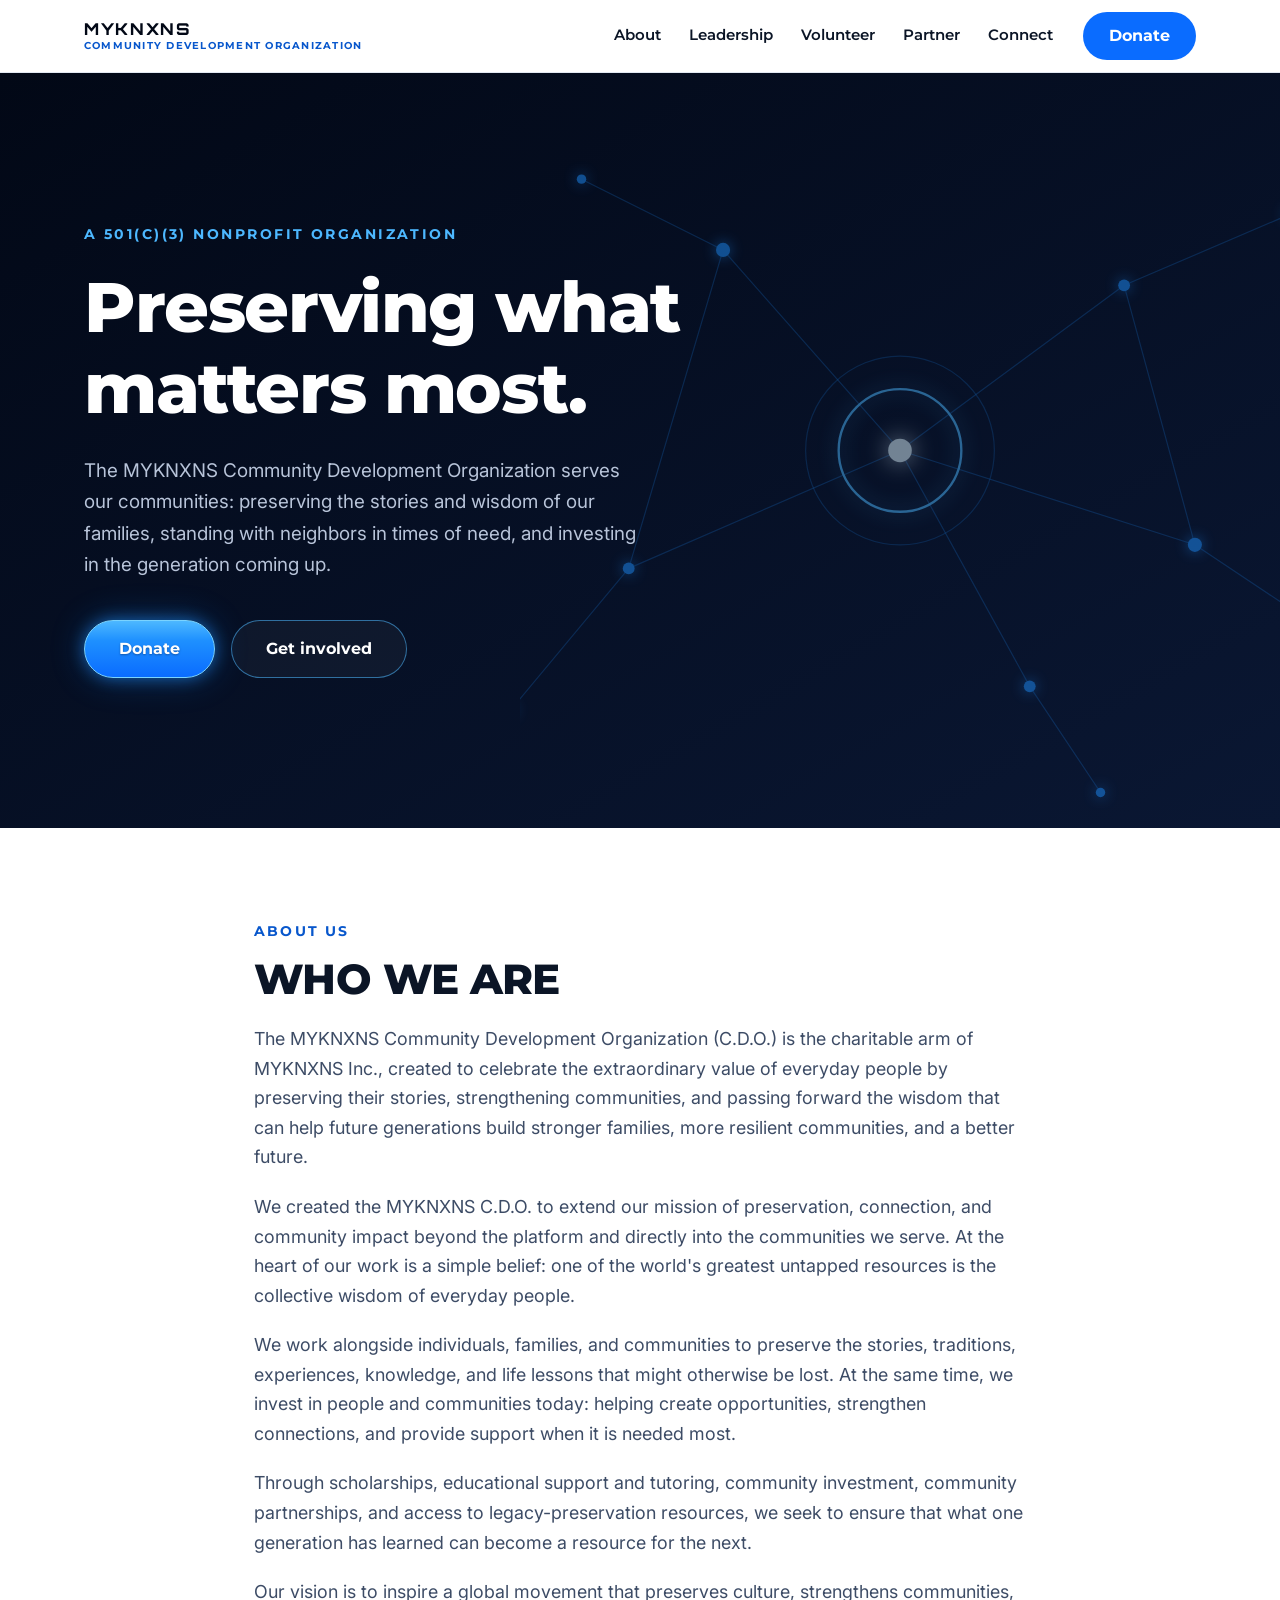
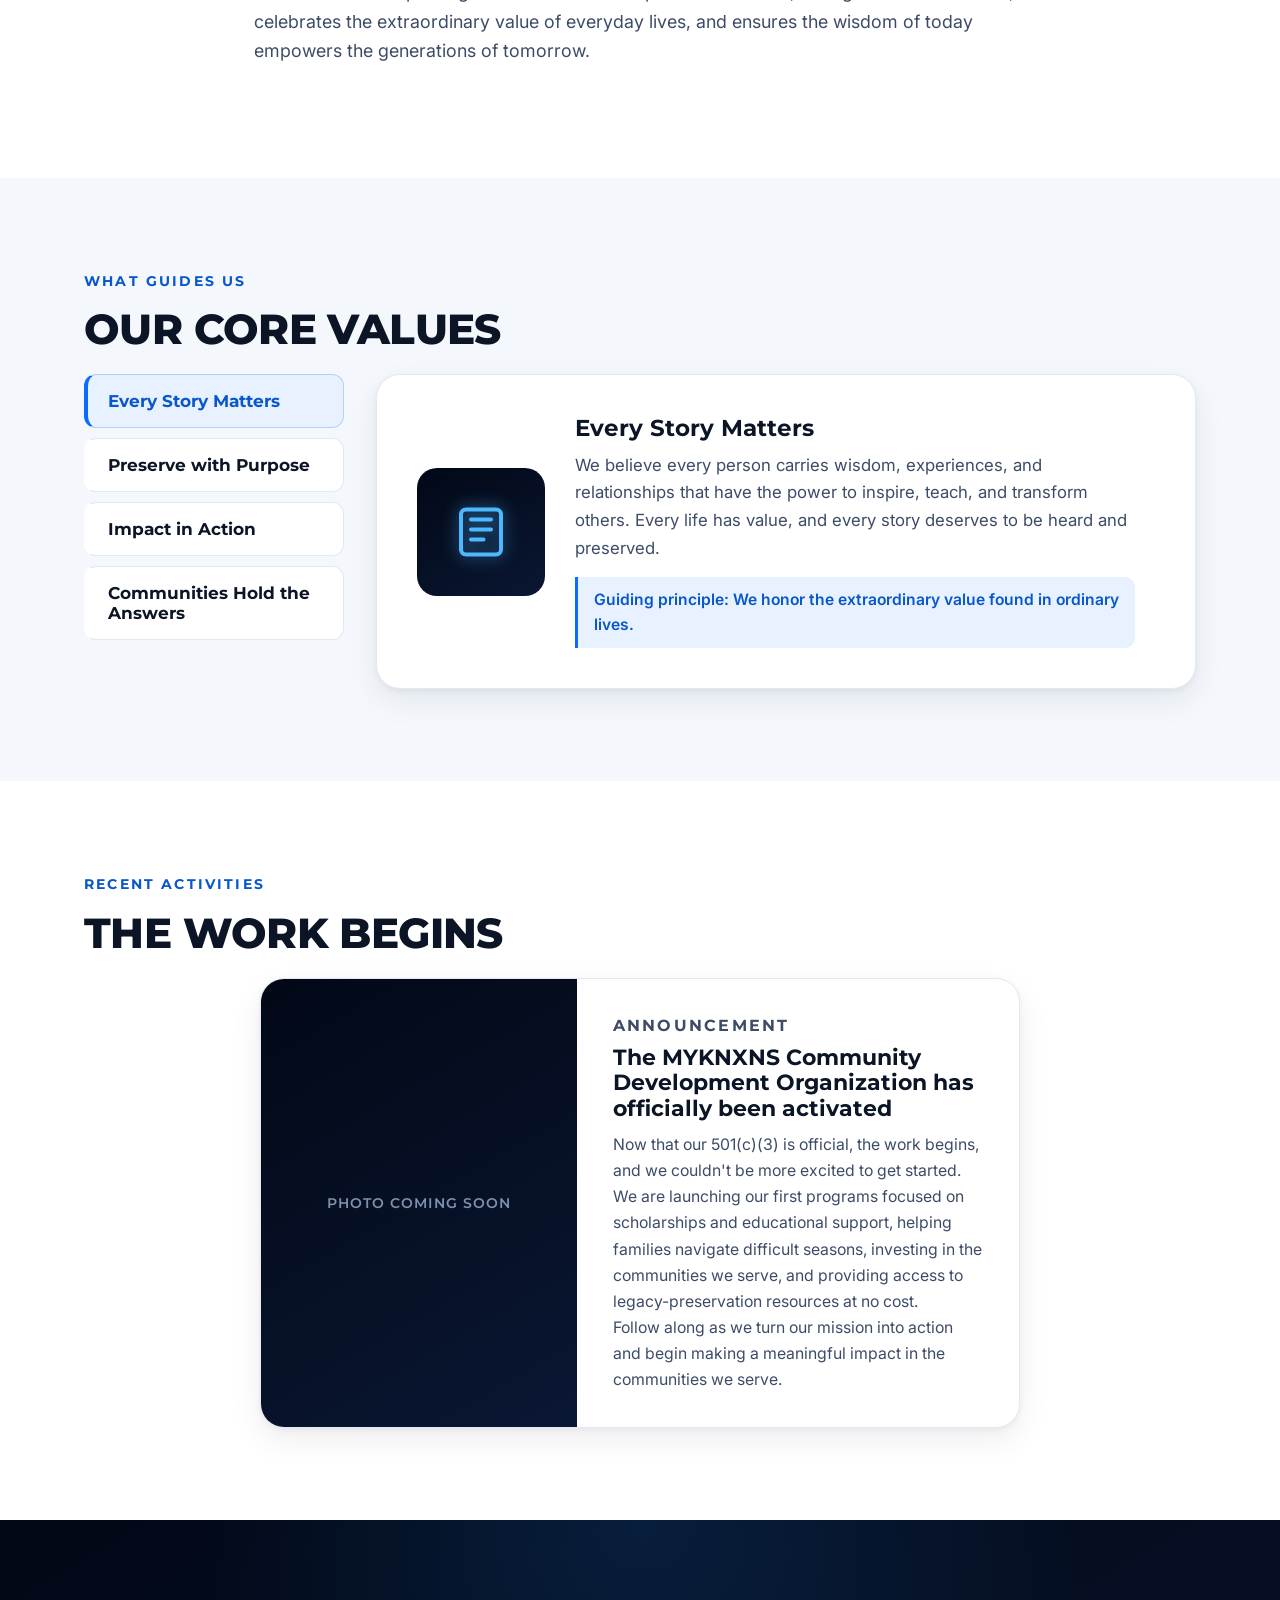
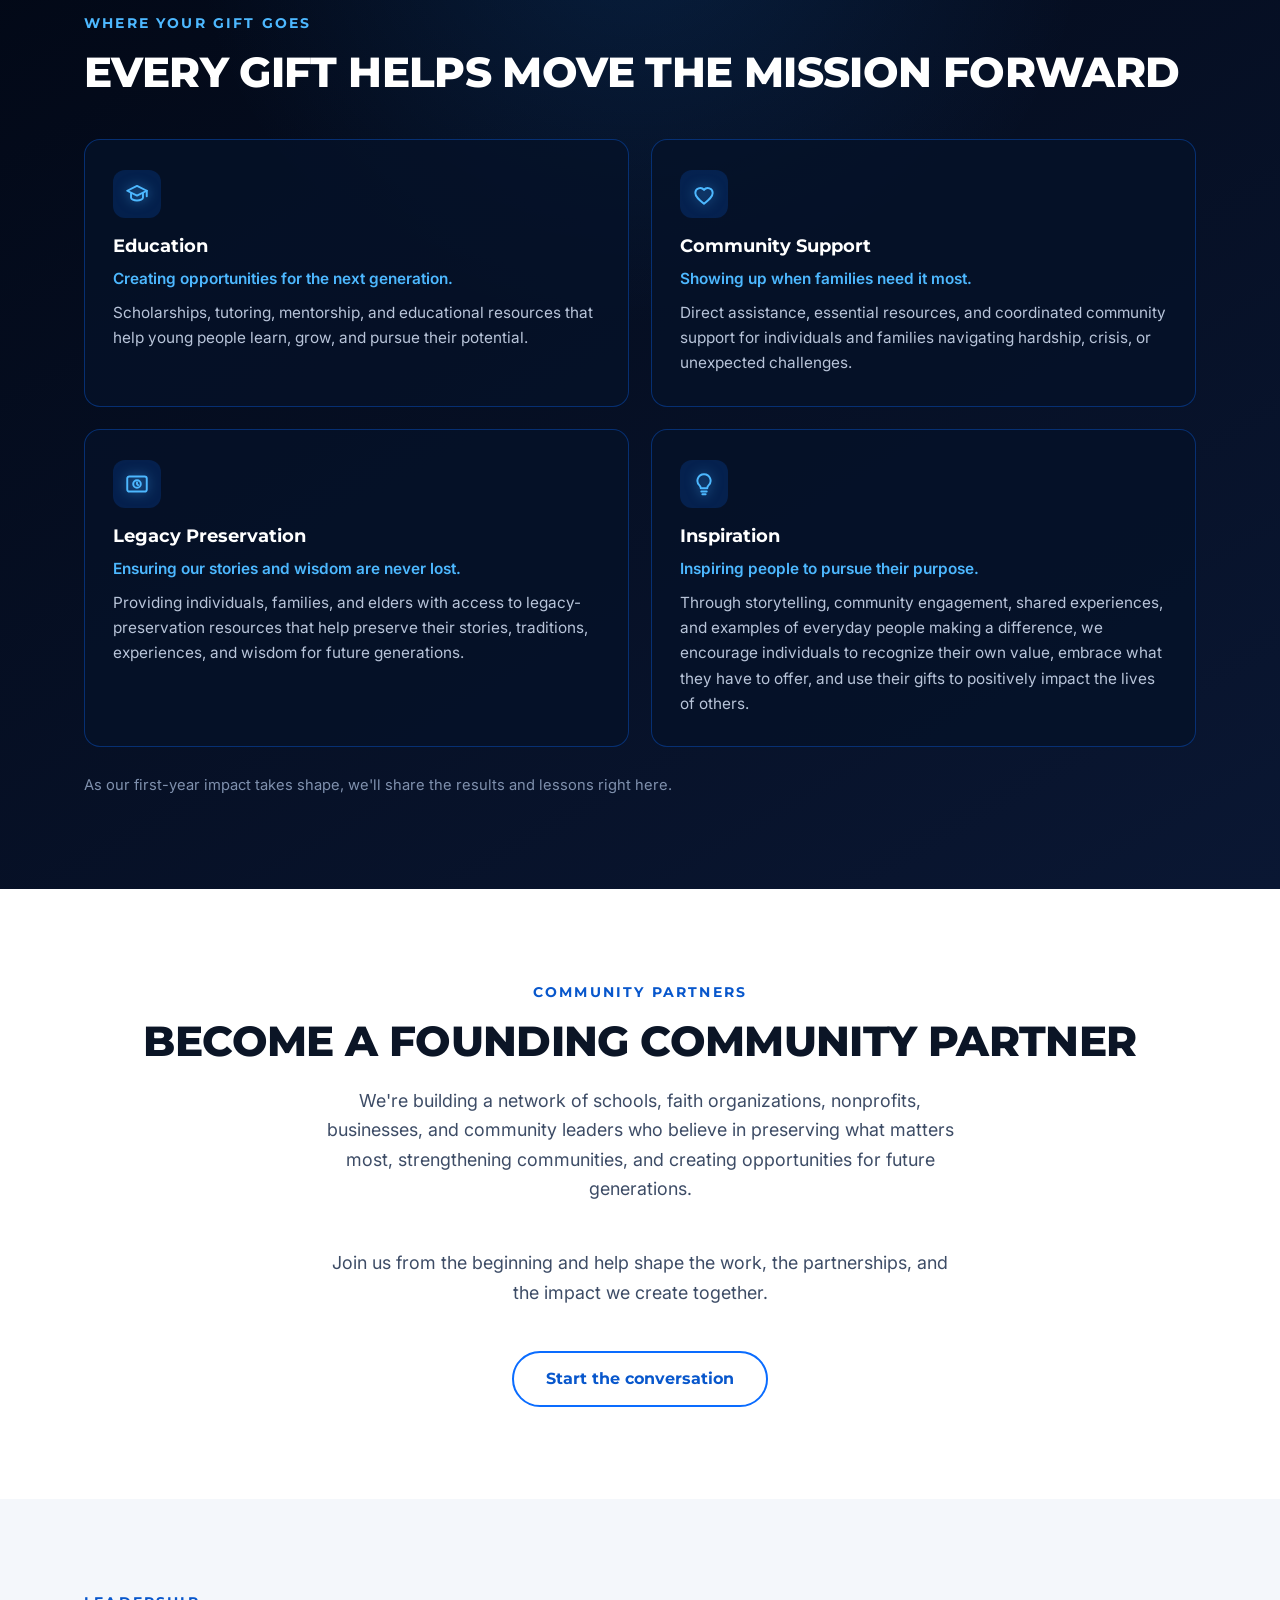
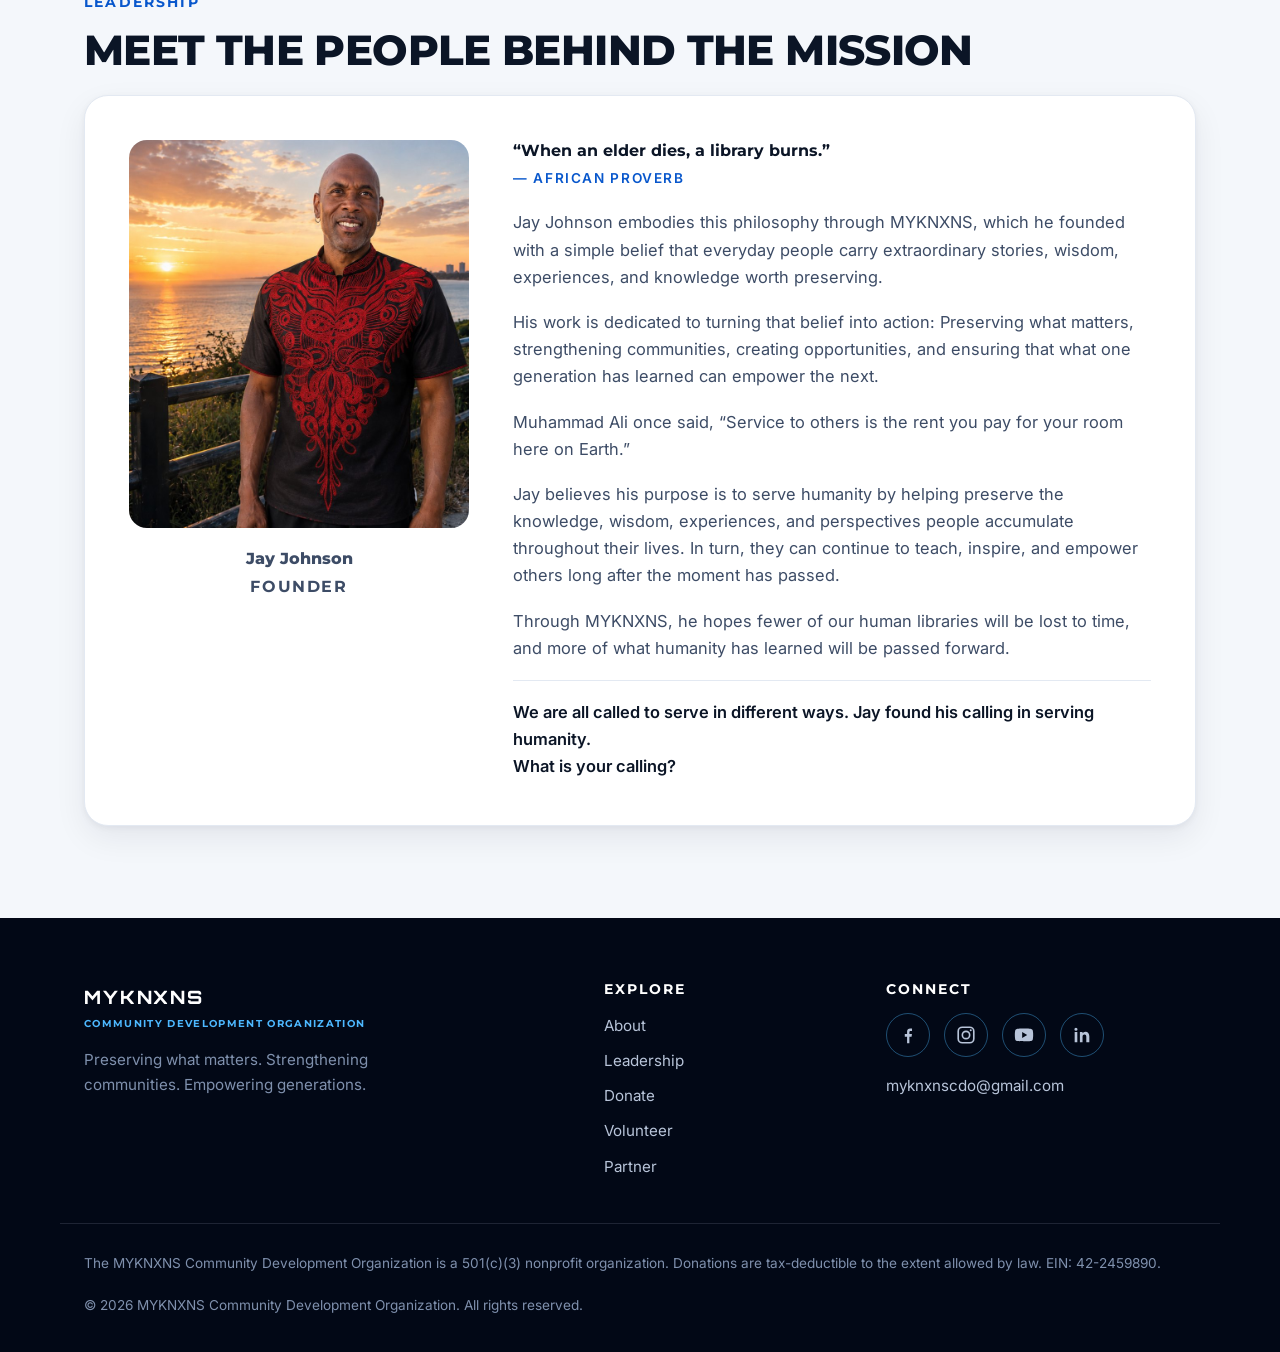
==== index.html @ 2ae67f0f "Add files via upload" ====
<!DOCTYPE html>
<html lang="en">
<head>
<meta charset="UTF-8">
<meta name="viewport" content="width=device-width, initial-scale=1.0">
<title>MYKNXNS Community Development Organization | Preserving What Matters Most</title>
<meta name="description" content="The MYKNXNS Community Development Organization is a 501(c)(3) nonprofit serving our communities: preserving stories, strengthening communities, and empowering generations.">
<link rel="preconnect" href="https://fonts.googleapis.com">
<link rel="preconnect" href="https://fonts.gstatic.com" crossorigin>
<link href="https://fonts.googleapis.com/css2?family=Inter:wght@400;500;600&family=Montserrat:wght@600;700;800&family=Orbitron:wght@600;800&display=swap" rel="stylesheet">
<link rel="stylesheet" href="styles.css">
<link rel="icon" href="data:image/svg+xml,%3Csvg xmlns='http://www.w3.org/2000/svg' viewBox='0 0 32 32'%3E%3Crect width='32' height='32' rx='7' fill='%23020816'/%3E%3Ccircle cx='16' cy='16' r='6' fill='none' stroke='%234DB8FF' stroke-width='2'/%3E%3Ccircle cx='16' cy='16' r='2' fill='%23DDF4FF'/%3E%3Ccircle cx='26' cy='8' r='2' fill='%231E90FF'/%3E%3Ccircle cx='6' cy='24' r='2' fill='%231E90FF'/%3E%3Cpath d='M20 12 24.5 9.5M12 20 7.5 22.5' stroke='%231E90FF' stroke-width='1.5'/%3E%3C/svg%3E">
</head>
<body>

<a class="skip-link" href="#main">Skip to content</a>

<!-- ============================================================
     NAVIGATION - menu items per spec:
     About, Leadership, Donate, Volunteer, Partner, Connect
     ============================================================ -->
<header class="nav" id="top">
  <div class="nav-inner">
    <a class="brand" href="index.html" aria-label="MYKNXNS Community Development Organization home">
      <span class="brand-text">
        <span class="brand-name">MYKNXNS</span>
        <span class="brand-sub brand-sub-full">Community Development Organization</span>
        <span class="brand-sub brand-sub-abbr">C.D.O.</span>
      </span>
    </a>
    <nav class="nav-links" id="navLinks" aria-label="Main navigation">
      <a href="#about">About</a>
      <a href="#leadership">Leadership</a>
      <a href="get-involved.html?type=volunteer">Volunteer</a>
      <a href="get-involved.html?type=partner">Partner</a>
      <a href="#connect">Connect</a>
    </nav>
    <div class="nav-actions">
      <a class="btn btn-primary btn-nav" href="donate.html">Donate</a>
      <button class="nav-toggle" id="navToggle" aria-expanded="false" aria-controls="navLinks" aria-label="Open menu">
        <span></span><span></span><span></span>
      </button>
    </div>
  </div>
</header>

<main id="main">

<!-- ============================================================
     HERO - built for a continuously running background video.
     To add the video: upload hero.mp4 to this folder, then remove
     the comment marks around the <video> block below.
     EDIT: headline and intro paragraph.
     ============================================================ -->
<section class="hero">
  <!--
  <video class="hero-video" autoplay muted loop playsinline poster="">
    <source src="hero.mp4" type="video/mp4">
  </video>
  -->
  <div class="hero-sky" aria-hidden="true">
    <svg class="constellation" viewBox="0 0 900 640" preserveAspectRatio="xMidYMid slice">
      <g class="c-lines" stroke="#1E90FF" stroke-width="1">
        <path d="M450 320 640 180M450 320 700 400M450 320 300 150M450 320 220 420M450 320 560 520M640 180 780 120M300 150 180 90M220 420 120 540M700 400 820 480M560 520 620 610M300 150 450 320M640 180 700 400M220 420 300 150"/>
      </g>
      <g class="c-nodes" fill="#1E90FF">
        <circle cx="640" cy="180" r="5"/>
        <circle cx="700" cy="400" r="6"/>
        <circle cx="300" cy="150" r="6"/>
        <circle cx="220" cy="420" r="5"/>
        <circle cx="560" cy="520" r="5"/>
        <circle cx="780" cy="120" r="4"/>
        <circle cx="180" cy="90" r="4"/>
        <circle cx="120" cy="540" r="4"/>
        <circle cx="820" cy="480" r="4"/>
        <circle cx="620" cy="610" r="4"/>
      </g>
      <circle class="c-core-ring" cx="450" cy="320" r="52" fill="none" stroke="#4DB8FF" stroke-width="2"/>
      <circle class="c-core-ring2" cx="450" cy="320" r="80" fill="none" stroke="#1E90FF" stroke-width="1" opacity=".35"/>
      <circle class="c-core" cx="450" cy="320" r="10" fill="#DDF4FF"/>
    </svg>
  </div>
  <div class="hero-inner">
    <p class="hero-eyebrow">A 501(c)(3) nonprofit organization</p>
    <h1>Preserving what<br>matters most.</h1>
    <p class="hero-lede">
      The MYKNXNS Community Development Organization serves our communities:
      preserving the stories and wisdom of our families, standing with
      neighbors in times of need, and investing in the generation coming up.
    </p>
    <div class="hero-cta">
      <a class="btn btn-glow" href="donate.html">Donate</a>
      <a class="btn btn-ghost" href="get-involved.html">Get involved</a>
    </div>
  </div>
</section>

<!-- ============================================================
     ABOUT - EDIT: summary copy
     ============================================================ -->
<section class="section" id="about">
  <div class="container narrow">
    <p class="kicker">About us</p>
    <h2>Who we are</h2>
    <p class="lead">
      The MYKNXNS Community Development Organization (C.D.O.) is the
      charitable arm of MYKNXNS Inc., created to celebrate the extraordinary
      value of everyday people by preserving their stories, strengthening
      communities, and passing forward the wisdom that can help future
      generations build stronger families, more resilient communities, and
      a better future.
    </p>
    <p class="lead">
      We created the MYKNXNS C.D.O. to extend our mission of preservation,
      connection, and community impact beyond the platform and directly into
      the communities we serve. At the heart of our work is a simple belief:
      one of the world's greatest untapped resources is the collective wisdom
      of everyday people.
    </p>
    <p class="lead">
      We work alongside individuals, families, and communities to preserve
      the stories, traditions, experiences, knowledge, and life lessons that
      might otherwise be lost. At the same time, we invest in people and
      communities today: helping create opportunities, strengthen
      connections, and provide support when it is needed most.
    </p>
    <p class="lead">
      Through scholarships, educational support and tutoring, community
      investment, community partnerships, and access to legacy-preservation
      resources, we seek to ensure that what one generation has learned can
      become a resource for the next.
    </p>
    <p class="lead">
      Our vision is to inspire a global movement that preserves culture,
      strengthens communities, celebrates the extraordinary value of everyday
      lives, and ensures the wisdom of today empowers the generations of
      tomorrow.
    </p>
  </div>
</section>

<!-- ============================================================
     CORE VALUES - click a value, the panel changes.
     EDIT: value names and descriptions. To use photos, replace
     each .value-visual block with an <img> tag.
     ============================================================ -->
<section class="section section-soft" id="values">
  <div class="container">
    <p class="kicker">What guides us</p>
    <h2>Our core values</h2>
    <div class="values">
      <div class="values-tabs" role="tablist" aria-label="Core values">
        <button class="value-tab active" role="tab" aria-selected="true" data-value="0" id="tab-0" aria-controls="panel-0">Every Story Matters</button>
        <button class="value-tab" role="tab" aria-selected="false" data-value="1" id="tab-1" aria-controls="panel-1">Preserve with Purpose</button>
        <button class="value-tab" role="tab" aria-selected="false" data-value="2" id="tab-2" aria-controls="panel-2">Impact in Action</button>
        <button class="value-tab" role="tab" aria-selected="false" data-value="3" id="tab-3" aria-controls="panel-3">Communities Hold the Answers</button>
      </div>
      <div class="values-panels">

        <div class="value-panel active" role="tabpanel" id="panel-0" aria-labelledby="tab-0">
          <div class="value-visual" aria-hidden="true">
            <svg viewBox="0 0 24 24" fill="none" stroke="currentColor" stroke-width="1.6" stroke-linecap="round" stroke-linejoin="round"><rect x="4" y="3" width="16" height="18" rx="2"/><path d="M8 7h8M8 11h8M8 15h5"/></svg>
          </div>
          <div class="value-text">
            <h3>Every Story Matters</h3>
            <p>We believe every person carries wisdom, experiences, and
            relationships that have the power to inspire, teach, and
            transform others. Every life has value, and every story deserves
            to be heard and preserved.</p>
            <p class="value-principle">Guiding principle: We honor the
            extraordinary value found in ordinary lives.</p>
          </div>
        </div>

        <div class="value-panel" role="tabpanel" id="panel-1" aria-labelledby="tab-1" hidden>
          <div class="value-visual" aria-hidden="true">
            <svg viewBox="0 0 24 24" fill="none" stroke="currentColor" stroke-width="1.6" stroke-linecap="round" stroke-linejoin="round"><path d="M12 3l7 2.8v5.4c0 4.4-3 7.6-7 9.8-4-2.2-7-5.4-7-9.8V5.8z"/><path d="M9 12l2 2 4-4.5"/></svg>
          </div>
          <div class="value-text">
            <h3>Preserve with Purpose</h3>
            <p>We are committed to protecting the stories, lessons, and
            relationships that might otherwise be lost to time. We preserve
            not simply to remember the past, but to equip future generations
            with the wisdom they need to build a better future.</p>
            <p class="value-principle">Guiding principle: Today's experiences
            become tomorrow's wisdom.</p>
          </div>
        </div>

        <div class="value-panel" role="tabpanel" id="panel-2" aria-labelledby="tab-2" hidden>
          <div class="value-visual" aria-hidden="true">
            <svg viewBox="0 0 24 24" fill="none" stroke="currentColor" stroke-width="1.6" stroke-linecap="round" stroke-linejoin="round"><path d="M12 21c-4.5-3.6-8-6.4-8-10a4.5 4.5 0 0 1 8-2.8A4.5 4.5 0 0 1 20 11c0 3.6-3.5 6.4-8 10z"/></svg>
          </div>
          <div class="value-text">
            <h3>Impact in Action</h3>
            <p>We transform purpose into measurable action through community
            collaboration, innovation, service, and investment, creating a
            lasting social impact.</p>
            <p class="value-principle">Guiding principle: We leave every
            community stronger than we found it.</p>
          </div>
        </div>

        <div class="value-panel" role="tabpanel" id="panel-3" aria-labelledby="tab-3" hidden>
          <div class="value-visual" aria-hidden="true">
            <svg viewBox="0 0 24 24" fill="none" stroke="currentColor" stroke-width="1.6" stroke-linecap="round" stroke-linejoin="round"><circle cx="9" cy="8" r="3"/><circle cx="16.5" cy="9.5" r="2.5"/><path d="M3.5 19c.6-3 2.8-5 5.5-5s4.9 2 5.5 5"/><path d="M14.5 14.3c2.3.3 4 2 4.5 4.7"/></svg>
          </div>
          <div class="value-text">
            <h3>Communities Hold the Answers</h3>
            <p>We believe the greatest wisdom, solutions, and opportunities
            already exist within our communities. We empower communities to
            preserve their existing knowledge, strengthen relationships, and
            pass forward a legacy that inspires future generations.</p>
            <p class="value-principle">Guiding principle: Our role is to
            listen, preserve, connect, and empower.</p>
          </div>
        </div>

      </div>
    </div>
  </div>
</section>

<!-- ============================================================
     RECENT ACTIVITIES - starts with the launch announcement.
     As real updates happen, add cards using the templates in the
     comment below. To add a photo, replace the .activity-img div
     with: <img class="activity-img" src="your-photo.jpg" alt="describe the photo">
     ============================================================ -->
<section class="section" id="activities">
  <div class="container">
    <p class="kicker">Recent activities</p>
    <h2>The work begins</h2>
    <div class="cards cards-one">

      <article class="card activity-card activity-featured">
        <div class="activity-img" aria-hidden="true"><span>Photo coming soon</span></div>
        <div class="activity-body">
          <p class="activity-tag">Announcement</p>
          <h3>The MYKNXNS Community Development Organization has officially been activated</h3>
          <p>Now that our 501(c)(3) is official, the work begins, and we
          couldn't be more excited to get started.</p>
          <p>We are launching our first programs focused on scholarships and
          educational support, helping families navigate difficult seasons,
          investing in the communities we serve, and providing access to
          legacy-preservation resources at no cost.</p>
          <p>Follow along as we turn our mission into action and begin making
          a meaningful impact in the communities we serve.</p>
        </div>
      </article>

    </div>

    <!-- MORE ACTIVITY CARDS - when you have real updates, change the div
         above from class="cards cards-one" to class="cards", then copy
         this template inside it for each update:

      <article class="card activity-card">
        <div class="activity-img" aria-hidden="true"><span>Photo coming soon</span></div>
        <p class="activity-tag">Programs</p>
        <h3>Your headline here</h3>
        <p>Two or three lines about the event, program, or story.</p>
      </article>

    -->
  </div>
</section>

<!-- ============================================================
     WHERE YOUR GIFT GOES - day-one version of this band.
     When you have real totals, delete this section and un-comment
     the ACCOMPLISHMENTS section right below it.
     ============================================================ -->
<section class="impact-band" id="impact">
  <div class="container">
    <p class="kicker kicker-light">Where your gift goes</p>
    <h2>Every gift helps move the mission forward</h2>
    <div class="give-grid" role="list">
      <div class="give-item" role="listitem">
        <span class="give-icon" aria-hidden="true">
          <svg viewBox="0 0 24 24" fill="none" stroke="currentColor" stroke-width="1.8" stroke-linecap="round" stroke-linejoin="round"><path d="M3 9l9-4.5L21 9l-9 4.5z"/><path d="M6.5 11v4.5c0 1.2 2.5 2.5 5.5 2.5s5.5-1.3 5.5-2.5V11"/><path d="M21 9v5"/></svg>
        </span>
        <h3>Education</h3>
        <p class="give-sub">Creating opportunities for the next generation.</p>
        <p>Scholarships, tutoring, mentorship, and educational resources that
        help young people learn, grow, and pursue their potential.</p>
      </div>
      <div class="give-item" role="listitem">
        <span class="give-icon" aria-hidden="true">
          <svg viewBox="0 0 24 24" fill="none" stroke="currentColor" stroke-width="1.8" stroke-linecap="round" stroke-linejoin="round"><path d="M12 21c-4.5-3.6-8-6.4-8-10a4.5 4.5 0 0 1 8-2.8A4.5 4.5 0 0 1 20 11c0 3.6-3.5 6.4-8 10z"/></svg>
        </span>
        <h3>Community Support</h3>
        <p class="give-sub">Showing up when families need it most.</p>
        <p>Direct assistance, essential resources, and coordinated community
        support for individuals and families navigating hardship, crisis, or
        unexpected challenges.</p>
      </div>
      <div class="give-item" role="listitem">
        <span class="give-icon" aria-hidden="true">
          <svg viewBox="0 0 24 24" fill="none" stroke="currentColor" stroke-width="1.8" stroke-linecap="round" stroke-linejoin="round"><rect x="3" y="5" width="18" height="14" rx="2"/><circle cx="12" cy="12" r="3.5"/><path d="M12 10.5v1.5l1 1"/></svg>
        </span>
        <h3>Legacy Preservation</h3>
        <p class="give-sub">Ensuring our stories and wisdom are never lost.</p>
        <p>Providing individuals, families, and elders with access to
        legacy-preservation resources that help preserve their stories,
        traditions, experiences, and wisdom for future generations.</p>
      </div>
      <div class="give-item" role="listitem">
        <span class="give-icon" aria-hidden="true">
          <svg viewBox="0 0 24 24" fill="none" stroke="currentColor" stroke-width="1.8" stroke-linecap="round" stroke-linejoin="round"><path d="M12 3a6 6 0 0 0-4 10.5c.6.6 1 1.5 1 2.5h6c0-1 .4-1.9 1-2.5A6 6 0 0 0 12 3z"/><path d="M9.5 19h5"/><path d="M10.5 21.5h3"/></svg>
        </span>
        <h3>Inspiration</h3>
        <p class="give-sub">Inspiring people to pursue their purpose.</p>
        <p>Through storytelling, community engagement, shared experiences,
        and examples of everyday people making a difference, we encourage
        individuals to recognize their own value, embrace what they have to
        offer, and use their gifts to positively impact the lives of others.</p>
      </div>
    </div>
    <p class="impact-note">As our first-year impact takes shape, we'll share the results and lessons right here.</p>
  </div>
</section>

<!-- ACCOMPLISHMENTS - un-comment this section (and delete the one above)
     once you have real totals to publish. Replace each &mdash; with the
     real number. Never publish estimates.

<section class="impact-band" id="impact">
  <div class="container">
    <p class="kicker kicker-light">Our accomplishments</p>
    <h2>The outcomes of our service</h2>
    <div class="impact-grid" role="list">
      <div class="impact-item" role="listitem">
        <span class="impact-num">&mdash;</span>
        <span class="impact-label">Dollars raised</span>
      </div>
      <div class="impact-item" role="listitem">
        <span class="impact-num">&mdash;</span>
        <span class="impact-label">Dollars invested in the community</span>
      </div>
      <div class="impact-item" role="listitem">
        <span class="impact-num">&mdash;</span>
        <span class="impact-label">Hours volunteered</span>
      </div>
      <div class="impact-item" role="listitem">
        <span class="impact-num">&mdash;</span>
        <span class="impact-label">Students tutored</span>
      </div>
    </div>
    <p class="impact-note">We publish our outcomes as they happen. Check back as the work grows.</p>
  </div>
</section>

-->


<!-- ============================================================
     FOUNDING PARTNERS - day-one version: an invitation.
     When you have real partner logos, un-comment the logo row
     below and swap each placeholder for:
     <img src="partner-logo.png" alt="Partner name">
     ============================================================ -->
<section class="section" id="partners">
  <div class="container center">
    <p class="kicker">Community partners</p>
    <h2>Become a founding community partner</h2>
    <p class="section-intro">
      We're building a network of schools, faith organizations, nonprofits,
      businesses, and community leaders who believe in preserving what
      matters most, strengthening communities, and creating opportunities
      for future generations.
    </p>
    <p class="section-intro">
      Join us from the beginning and help shape the work, the partnerships,
      and the impact we create together.
    </p>
    <!--
    <div class="partners-row">
      <div class="partner-slot">Partner logo</div>
      <div class="partner-slot">Partner logo</div>
      <div class="partner-slot">Partner logo</div>
    </div>
    -->
    <a class="btn btn-outline" href="get-involved.html?type=partner">Start the conversation</a>
  </div>
</section>

<!-- ============================================================
     LEADERSHIP - EDIT: names, titles, and short bios. To add
     headshots, replace .leader-photo with an <img> tag.
     ============================================================ -->
<section class="section section-soft" id="leadership">
  <div class="container">
    <p class="kicker">Leadership</p>
    <h2>Meet the people behind the mission</h2>

    <article class="card leader-feature">
      <div class="leader-feature-photo">
        <img src="jay-johnson.jpg" alt="Jay Johnson, founder of MYKNXNS, standing by the water at sunset">
        <p class="leader-name">Jay Johnson</p>
        <p class="leader-title">Founder</p>
      </div>
      <div class="leader-feature-text">
        <p class="leader-quote">&ldquo;When an elder dies, a library burns.&rdquo;<span>&mdash; African proverb</span></p>
        <p>Jay Johnson embodies this philosophy through MYKNXNS, which he
        founded with a simple belief that everyday people carry extraordinary
        stories, wisdom, experiences, and knowledge worth preserving.</p>
        <p>His work is dedicated to turning that belief into action:
        Preserving what matters, strengthening communities, creating
        opportunities, and ensuring that what one generation has learned
        can empower the next.</p>
        <p>Muhammad Ali once said, &ldquo;Service to others is the rent you
        pay for your room here on Earth.&rdquo;</p>
        <p>Jay believes his purpose is to serve humanity by helping preserve
        the knowledge, wisdom, experiences, and perspectives people
        accumulate throughout their lives. In turn, they can continue to
        teach, inspire, and empower others long after the moment has
        passed.</p>
        <p>Through MYKNXNS, he hopes fewer of our human libraries will be
        lost to time, and more of what humanity has learned will be passed
        forward.</p>
        <p class="leader-calling">We are all called to serve in different
        ways. Jay found his calling in serving humanity.<br>What is your
        calling?</p>
      </div>
    </article>

    <!-- BOARD MEMBERS - when you're ready to list the board, add a
         <div class="cards leaders"> below the article above and copy this
         template inside it for each member:

      <article class="card leader-card">
        <div class="leader-photo" aria-hidden="true"><span>Photo</span></div>
        <h3>[Board member name]</h3>
        <p class="leader-title">Board Member</p>
        <p>A short two-line bio goes here: background, community roles,
        and what they bring to the board.</p>
      </article>

    -->
  </div>
</section>

<!-- ============================================================
     MEDIA - hidden until you have real photos and videos.
     To turn it on: remove the comment marks around the section,
     then replace each tile with an image:
     <div class="media-tile"><img src="your-photo.jpg" alt="describe the photo"></div>

<section class="section" id="media">
  <div class="container">
    <p class="kicker">Media</p>
    <h2>Photos &amp; videos</h2>
    <p class="section-intro">Moments from the community, captured and kept.</p>
    <div class="media-grid">
      <div class="media-tile" aria-hidden="true"><span>Photo</span></div>
      <div class="media-tile" aria-hidden="true"><span>Video</span></div>
      <div class="media-tile" aria-hidden="true"><span>Photo</span></div>
      <div class="media-tile" aria-hidden="true"><span>Photo</span></div>
      <div class="media-tile" aria-hidden="true"><span>Video</span></div>
      <div class="media-tile" aria-hidden="true"><span>Photo</span></div>
    </div>
  </div>
</section>

     ============================================================ -->

</main>

<!-- ============================================================
     FOOTER + CONNECT - EDIT: social media links and email.
     ============================================================ -->
<footer class="footer" id="connect">
  <div class="container footer-grid">
    <div class="footer-brand">
      <span class="brand-name brand-name-light">MYKNXNS</span>
      <span class="brand-sub brand-sub-light">Community Development Organization</span>
      <p>Preserving what matters. Strengthening communities. Empowering generations.</p>
    </div>
    <nav class="footer-col" aria-label="Site">
      <h4>Explore</h4>
      <a href="#about">About</a>
      <a href="#leadership">Leadership</a>
      <a href="donate.html">Donate</a>
      <a href="get-involved.html?type=volunteer">Volunteer</a>
      <a href="get-involved.html?type=partner">Partner</a>
    </nav>
    <div class="footer-col">
      <h4>Connect</h4>
      <div class="social-row">
        <!-- EDIT: put your real social profile links in the href attributes -->
        <a href="https://www.facebook.com/" aria-label="Facebook" target="_blank" rel="noopener">
          <svg viewBox="0 0 24 24" fill="currentColor" width="22" height="22"><path d="M13.5 21v-7h2.4l.4-3h-2.8V9.1c0-.9.3-1.5 1.6-1.5h1.3V4.9c-.3 0-1.1-.1-2-.1-2 0-3.4 1.2-3.4 3.5V11H8.5v3H11v7z"/></svg>
        </a>
        <a href="https://www.instagram.com/" aria-label="Instagram" target="_blank" rel="noopener">
          <svg viewBox="0 0 24 24" fill="none" stroke="currentColor" stroke-width="1.8" width="22" height="22"><rect x="3.5" y="3.5" width="17" height="17" rx="4.5"/><circle cx="12" cy="12" r="4"/><circle cx="17.2" cy="6.8" r="1.1" fill="currentColor" stroke="none"/></svg>
        </a>
        <a href="https://www.youtube.com/" aria-label="YouTube" target="_blank" rel="noopener">
          <svg viewBox="0 0 24 24" fill="currentColor" width="22" height="22"><path d="M21.6 7.2a2.5 2.5 0 0 0-1.8-1.8C18.2 5 12 5 12 5s-6.2 0-7.8.4A2.5 2.5 0 0 0 2.4 7.2 26 26 0 0 0 2 12a26 26 0 0 0 .4 4.8 2.5 2.5 0 0 0 1.8 1.8C5.8 19 12 19 12 19s6.2 0 7.8-.4a2.5 2.5 0 0 0 1.8-1.8A26 26 0 0 0 22 12a26 26 0 0 0-.4-4.8zM10 15.2V8.8L15.5 12z"/></svg>
        </a>
        <a href="https://www.linkedin.com/" aria-label="LinkedIn" target="_blank" rel="noopener">
          <svg viewBox="0 0 24 24" fill="currentColor" width="22" height="22"><path d="M6.9 8.6H4V20h2.9zM5.4 4a1.7 1.7 0 1 0 0 3.4 1.7 1.7 0 0 0 0-3.4zM20 13.4c0-3-1.6-4.9-4.2-4.9a3.6 3.6 0 0 0-3.2 1.7V8.6H9.7V20h2.9v-6c0-1.6.8-2.5 2.1-2.5s2 .9 2 2.5v6H20z"/></svg>
        </a>
      </div>
      <a href="mailto:myknxnscdo@gmail.com">myknxnscdo@gmail.com</a>
    </div>
  </div>
  <div class="container footer-legal">
    <p>The MYKNXNS Community Development Organization is a 501(c)(3) nonprofit organization.
    Donations are tax-deductible to the extent allowed by law. EIN: 42-2459890.</p>
    <p>&copy; <span id="year">2026</span> MYKNXNS Community Development Organization. All rights reserved.</p>
  </div>
</footer>

<script src="script.js"></script>
</body>
</html>
---- styles.css ----
/* ============================================================
   MYKNXNS FOUNDATION - styles
   Colors and fonts live here. Content lives in the .html files.
   ============================================================ */

:root {
  /* Brand - MYKNXNS electric blue system */
  --blue: #0A6CFF;
  --blue-bright: #1E90FF;
  --blue-holo: #4DB8FF;
  --blue-pale: #E8F1FF;
  --blue-ink: #0857CC;

  /* Dark surfaces (hero, footer) */
  --navy-deep: #020816;
  --navy: #0A1733;
  --navy-panel: #061229;

  /* Light surfaces (body) */
  --bg: #FFFFFF;
  --bg-soft: #F4F7FB;
  --ink: #0B1526;
  --ink-sub: #3D4C66;
  --ink-muted: #66748F;
  --line: #E3E9F2;

  --radius: 16px;
  --radius-lg: 24px;
  --shadow-card: 0 2px 6px rgba(11, 21, 38, .05), 0 12px 32px rgba(11, 21, 38, .07);
  --shadow-card-hover: 0 4px 10px rgba(11, 21, 38, .07), 0 20px 44px rgba(10, 108, 255, .14);

  --font-display: "Montserrat", "Segoe UI", sans-serif;
  --font-body: "Inter", "Segoe UI", sans-serif;
  --font-mark: "Orbitron", "Montserrat", sans-serif;
}

* { margin: 0; padding: 0; box-sizing: border-box; }

html { scroll-behavior: smooth; scroll-padding-top: 84px; }

body {
  font-family: var(--font-body);
  color: var(--ink);
  background: var(--bg);
  line-height: 1.65;
  font-size: 17px;
  -webkit-font-smoothing: antialiased;
}

img, svg, video { max-width: 100%; display: block; }

/* ---------- Accessibility ---------- */
.skip-link {
  position: absolute; left: -9999px; top: 0;
  background: var(--blue); color: #fff; padding: 10px 18px;
  border-radius: 0 0 10px 0; z-index: 100; font-weight: 600;
}
.skip-link:focus { left: 0; }

a:focus-visible, button:focus-visible, input:focus-visible, textarea:focus-visible {
  outline: 3px solid var(--blue-bright);
  outline-offset: 3px;
  border-radius: 6px;
}

@media (prefers-reduced-motion: reduce) {
  *, *::before, *::after { animation: none !important; transition: none !important; }
  html { scroll-behavior: auto; }
}

/* ---------- Type ---------- */
h1, h2, h3, h4 { font-family: var(--font-display); line-height: 1.15; }

h1 {
  font-size: clamp(2.6rem, 6.5vw, 4.4rem);
  font-weight: 800;
  letter-spacing: -0.02em;
}

h2 {
  font-size: clamp(1.8rem, 3.6vw, 2.6rem);
  font-weight: 800;
  letter-spacing: -0.015em;
  text-transform: uppercase;
  margin-bottom: 20px;
}

h3 { font-size: 1.25rem; font-weight: 700; margin-bottom: 10px; }

.kicker {
  font-family: var(--font-display);
  font-size: .85rem;
  font-weight: 700;
  letter-spacing: .16em;
  text-transform: uppercase;
  color: var(--blue-ink);
  margin-bottom: 14px;
}
.kicker-light { color: var(--blue-holo); }

.lead { font-size: 1.12rem; color: var(--ink-sub); margin-bottom: 20px; }

.section-intro {
  font-size: 1.12rem; color: var(--ink-sub);
  max-width: 640px; margin-bottom: 44px;
}

/* ---------- Layout ---------- */
.container { max-width: 1160px; margin: 0 auto; padding: 0 24px; }
.container.narrow { max-width: 820px; }
.center { text-align: center; }
.center .section-intro { margin-left: auto; margin-right: auto; }

.section { padding: 92px 0; }
.section-soft { background: var(--bg-soft); }

/* ---------- Buttons ---------- */
.btn {
  display: inline-block;
  font-family: var(--font-display);
  font-weight: 700;
  font-size: 1rem;
  text-decoration: none;
  border-radius: 999px;
  padding: 16px 34px;
  min-height: 56px;
  line-height: 1.5;
  text-align: center;
  transition: transform .18s ease, box-shadow .18s ease, background .18s ease, color .18s ease;
  cursor: pointer;
  border: none;
}
.btn:hover { transform: translateY(-2px); }
.btn:active { transform: translateY(0); }

.btn-primary {
  background: var(--blue);
  color: #fff;
}
.btn-primary:hover { background: var(--blue-ink); box-shadow: 0 10px 26px rgba(10, 108, 255, .3); }

.btn-glow {
  background: linear-gradient(180deg, #4DB8FF 0%, #1E90FF 35%, #0A6CFF 100%);
  color: #fff;
  border: 1px solid #7AD3FF;
  box-shadow: 0 0 15px rgba(30, 144, 255, .55), 0 0 35px rgba(30, 144, 255, .3);
  text-shadow: 0 1px 2px rgba(2, 8, 22, .35);
}
.btn-glow:hover {
  box-shadow: 0 0 18px rgba(30, 144, 255, .8), 0 0 44px rgba(77, 184, 255, .45);
}

.btn-ghost {
  background: rgba(255, 255, 255, .04);
  color: #fff;
  border: 1.5px solid rgba(77, 184, 255, .55);
}
.btn-ghost:hover { background: rgba(30, 144, 255, .16); border-color: var(--blue-holo); }

.btn-outline {
  background: #fff;
  color: var(--blue-ink);
  border: 2px solid var(--blue);
  padding: 14px 32px;
}
.btn-outline:hover { background: var(--blue-pale); }

.btn-lg { font-size: 1.1rem; padding: 20px 46px; }
.btn-nav { min-height: 0; padding: 12px 26px; }

/* ---------- Navigation ---------- */
.nav {
  position: sticky; top: 0; z-index: 50;
  background: rgba(255, 255, 255, .92);
  backdrop-filter: blur(12px);
  border-bottom: 1px solid var(--line);
}
.nav-inner {
  max-width: 1160px; margin: 0 auto; padding: 12px 24px;
  display: flex; align-items: center; gap: 28px;
}
.brand { display: flex; align-items: center; gap: 12px; text-decoration: none; }
.brand-mark { display: grid; place-items: center; }
.brand-text { display: flex; flex-direction: column; line-height: 1.05; }
.brand-name {
  font-family: var(--font-mark);
  font-weight: 800;
  font-size: 1.02rem;
  letter-spacing: .1em;
  color: var(--navy-deep);
}
.brand-sub {
  font-family: var(--font-display);
  font-weight: 700;
  font-size: .6rem;
  letter-spacing: .13em;
  text-transform: uppercase;
  color: var(--blue-ink);
  margin-top: 2px;
}
.brand-sub-abbr { display: none; letter-spacing: .3em; }
.brand-name-light { color: #fff; font-family: var(--font-mark); font-weight: 800; letter-spacing: .1em; font-size: 1.15rem; }
.brand-sub-light { display: block; color: var(--blue-holo); font-family: var(--font-display); font-weight: 700; font-size: .64rem; letter-spacing: .13em; text-transform: uppercase; margin-top: 4px; }

.nav-links { display: flex; gap: 24px; margin-left: auto; }
.nav-links a {
  font-family: var(--font-display);
  font-weight: 600; font-size: .95rem;
  color: var(--ink); text-decoration: none;
  padding: 8px 2px;
  border-bottom: 2px solid transparent;
  transition: color .15s ease, border-color .15s ease;
}
.nav-links a:hover { color: var(--blue-ink); border-bottom-color: var(--blue); }

.nav-actions { display: flex; align-items: center; gap: 14px; }

.nav-toggle {
  display: none;
  background: none; border: none;
  width: 44px; height: 44px;
  flex-direction: column; justify-content: center; align-items: center; gap: 5px;
}
.nav-toggle span {
  display: block; width: 24px; height: 2.5px;
  background: var(--ink); border-radius: 2px;
  transition: transform .2s ease, opacity .2s ease;
}
.nav-toggle[aria-expanded="true"] span:nth-child(1) { transform: translateY(7.5px) rotate(45deg); }
.nav-toggle[aria-expanded="true"] span:nth-child(2) { opacity: 0; }
.nav-toggle[aria-expanded="true"] span:nth-child(3) { transform: translateY(-7.5px) rotate(-45deg); }

/* ---------- Hero (homepage, video-ready) ---------- */
.hero {
  position: relative;
  background: linear-gradient(150deg, var(--navy-deep) 0%, var(--navy) 100%);
  color: #fff;
  overflow: hidden;
}
.hero-video {
  position: absolute; inset: 0;
  width: 100%; height: 100%;
  object-fit: cover;
  opacity: .38;
}
.hero-sky {
  position: absolute; inset: 0;
  display: flex; justify-content: flex-end;
  pointer-events: none;
}
.constellation {
  width: min(62vw, 760px);
  height: 100%;
  opacity: .5;
}
.c-lines path { stroke-opacity: .4; }
.c-nodes circle { filter: drop-shadow(0 0 6px rgba(30, 144, 255, .9)); }
.c-core { filter: drop-shadow(0 0 10px rgba(221, 244, 255, .95)); }
.c-core-ring { filter: drop-shadow(0 0 8px rgba(77, 184, 255, .8)); animation: pulse 4.5s ease-in-out infinite; transform-origin: 450px 320px; }
.c-core-ring2 { animation: pulse 4.5s ease-in-out 1s infinite; transform-origin: 450px 320px; }

@keyframes pulse {
  0%, 100% { transform: scale(1); opacity: 1; }
  50% { transform: scale(1.07); opacity: .75; }
}

.hero-inner {
  position: relative;
  max-width: 1160px; margin: 0 auto;
  padding: clamp(88px, 12vw, 150px) 24px;
}
.hero-eyebrow {
  font-family: var(--font-display);
  font-size: .85rem; font-weight: 700;
  letter-spacing: .18em; text-transform: uppercase;
  color: var(--blue-holo);
  margin-bottom: 22px;
}
.hero h1 { color: #fff; margin-bottom: 26px; text-wrap: balance; }
.hero-lede {
  max-width: 560px;
  font-size: 1.18rem;
  color: #B8C4D9;
  margin-bottom: 40px;
}
.hero-cta { display: flex; gap: 16px; flex-wrap: wrap; }

/* ---------- Page hero (donate / get-involved) ---------- */
.page-hero {
  background: linear-gradient(150deg, var(--navy-deep) 0%, var(--navy) 100%);
  color: #fff;
  padding: 84px 0 72px;
  position: relative;
  overflow: hidden;
}
.page-hero::after {
  content: "";
  position: absolute; inset: 0;
  background: radial-gradient(ellipse 55% 70% at 50% 115%, rgba(10, 108, 255, .2), transparent 70%);
  pointer-events: none;
}
.page-hero .container { position: relative; z-index: 1; }
.page-title { font-size: clamp(2.1rem, 5vw, 3.4rem); color: #fff; margin-bottom: 18px; }
.page-lede { max-width: 560px; margin: 0 auto; color: #B8C4D9; font-size: 1.12rem; }

/* ---------- Cards (shared) ---------- */
.cards {
  display: grid;
  grid-template-columns: repeat(3, 1fr);
  gap: 26px;
}
.card {
  background: #fff;
  border: 1px solid var(--line);
  border-radius: var(--radius-lg);
  box-shadow: var(--shadow-card);
  padding: 32px 28px;
  transition: transform .2s ease, box-shadow .2s ease, border-color .2s ease;
}
.card:hover {
  transform: translateY(-4px);
  box-shadow: var(--shadow-card-hover);
  border-color: rgba(10, 108, 255, .35);
}
.card p { color: var(--ink-sub); font-size: .99rem; }
.cards-one { grid-template-columns: minmax(0, 760px); justify-content: center; }

/* ---------- Core values tabs ---------- */
.values {
  display: grid;
  grid-template-columns: 260px 1fr;
  gap: 32px;
  align-items: start;
}
.values-tabs { display: flex; flex-direction: column; gap: 10px; }
.value-tab {
  font-family: var(--font-display);
  font-weight: 700;
  font-size: 1.05rem;
  text-align: left;
  background: #fff;
  color: var(--ink);
  border: 1px solid var(--line);
  border-left: 4px solid transparent;
  border-radius: 12px;
  padding: 16px 20px;
  cursor: pointer;
  transition: border-color .15s ease, color .15s ease, background .15s ease;
}
.value-tab:hover { border-color: rgba(10, 108, 255, .4); color: var(--blue-ink); }
.value-tab.active {
  border-left-color: var(--blue);
  color: var(--blue-ink);
  background: var(--blue-pale);
  border-top-color: rgba(10, 108, 255, .25);
  border-right-color: rgba(10, 108, 255, .25);
  border-bottom-color: rgba(10, 108, 255, .25);
}
.value-panel {
  display: none;
  background: #fff;
  border: 1px solid var(--line);
  border-radius: var(--radius-lg);
  box-shadow: var(--shadow-card);
  padding: 40px;
  grid-template-columns: auto 1fr;
  gap: 30px;
  align-items: center;
  min-height: 240px;
}
.value-panel.active { display: grid; }
.value-visual {
  width: 128px; height: 128px;
  border-radius: 20px;
  background: linear-gradient(150deg, var(--navy-deep), var(--navy));
  color: var(--blue-holo);
  display: grid; place-items: center;
}
.value-visual svg { width: 60px; height: 60px; filter: drop-shadow(0 0 8px rgba(77, 184, 255, .7)); }
.value-text h3 { font-size: 1.45rem; }
.value-text p { color: var(--ink-sub); font-size: 1.05rem; max-width: 560px; }
.value-principle {
  margin-top: 14px;
  padding: 10px 16px;
  border-left: 3px solid var(--blue);
  background: var(--blue-pale);
  border-radius: 0 10px 10px 0;
  color: var(--blue-ink) !important;
  font-weight: 600;
  font-size: .98rem !important;
}

/* ---------- Recent activities ---------- */
.activity-card { padding: 0 0 26px; overflow: hidden; }
.activity-card h3, .activity-card p { padding: 0 26px; }
.activity-img {
  height: 190px;
  background: linear-gradient(150deg, var(--navy-deep), var(--navy));
  color: #7F90AD;
  display: grid; place-items: center;
  font-family: var(--font-display);
  font-size: .85rem; font-weight: 600;
  letter-spacing: .08em; text-transform: uppercase;
  margin-bottom: 20px;
}
.activity-tag {
  padding: 0 26px;
  font-family: var(--font-display);
  font-size: .78rem; font-weight: 700;
  letter-spacing: .14em; text-transform: uppercase;
  color: var(--blue-ink);
  margin-bottom: 6px;
}
.activity-featured {
  display: grid;
  grid-template-columns: 5fr 7fr;
  padding: 0;
  align-items: stretch;
}
.activity-featured .activity-img { height: 100%; min-height: 250px; margin-bottom: 0; }
.activity-featured .activity-body { padding: 34px 36px; }
.activity-featured .activity-body h3,
.activity-featured .activity-body p,
.activity-featured .activity-body .activity-tag { padding: 0; }
.activity-featured h3 { font-size: 1.4rem; }

/* ---------- Accomplishments band ---------- */
.impact-band {
  background: linear-gradient(150deg, var(--navy-deep) 0%, var(--navy) 100%);
  color: #fff;
  padding: 92px 0;
  position: relative;
  overflow: hidden;
}
.impact-band::before {
  content: "";
  position: absolute; inset: 0;
  background: radial-gradient(ellipse 50% 60% at 50% 0%, rgba(30, 144, 255, .14), transparent 70%);
  pointer-events: none;
}
.impact-band .container { position: relative; z-index: 1; }
.impact-band h2 { color: #fff; }
.impact-grid {
  margin-top: 42px;
  display: grid;
  grid-template-columns: repeat(4, 1fr);
  gap: 22px;
}
.impact-item {
  background: rgba(6, 18, 41, .8);
  border: 1px solid rgba(10, 108, 255, .35);
  border-radius: var(--radius);
  padding: 28px 24px;
  text-align: center;
}
.impact-num {
  display: block;
  font-family: var(--font-display);
  font-size: clamp(2rem, 4vw, 2.8rem);
  font-weight: 800;
  color: var(--blue-holo);
  line-height: 1.1;
  margin-bottom: 8px;
}
.impact-label { color: #B8C4D9; font-size: .95rem; }
.impact-note { margin-top: 26px; color: #7F90AD; font-size: .92rem; }

/* ---------- Where your gift goes (day-one band) ---------- */
.give-grid {
  margin-top: 42px;
  display: grid;
  grid-template-columns: repeat(2, 1fr);
  gap: 22px;
}
.give-item {
  background: rgba(6, 18, 41, .8);
  border: 1px solid rgba(10, 108, 255, .35);
  border-radius: var(--radius);
  padding: 30px 28px;
}
.give-item h3 { color: #fff; font-size: 1.12rem; }
.give-item p { color: #B8C4D9; font-size: .96rem; }
.give-sub { color: var(--blue-holo) !important; font-weight: 600; margin-bottom: 8px; }
.give-icon {
  display: grid; place-items: center;
  width: 48px; height: 48px;
  border-radius: 12px;
  background: rgba(10, 108, 255, .18);
  color: var(--blue-holo);
  margin-bottom: 18px;
}
.give-icon svg { width: 26px; height: 26px; filter: drop-shadow(0 0 6px rgba(77, 184, 255, .6)); }

/* ---------- Partners ---------- */
.partners-row {
  display: flex; flex-wrap: wrap; justify-content: center;
  gap: 22px;
  margin-bottom: 44px;
}
.partner-slot {
  width: 170px; height: 84px;
  border: 1.5px dashed var(--line);
  border-radius: 12px;
  background: var(--bg-soft);
  color: var(--ink-muted);
  display: grid; place-items: center;
  font-family: var(--font-display);
  font-size: .82rem; font-weight: 600;
  letter-spacing: .06em; text-transform: uppercase;
}
.partner-slot img { max-height: 60px; width: auto; }

/* ---------- Leadership ---------- */
.leader-card { text-align: center; }
.leader-photo {
  width: 120px; height: 120px;
  border-radius: 50%;
  margin: 0 auto 20px;
  background: linear-gradient(150deg, var(--navy-deep), var(--navy));
  border: 3px solid var(--blue-pale);
  color: #7F90AD;
  display: grid; place-items: center;
  font-family: var(--font-display);
  font-size: .8rem; font-weight: 600;
  letter-spacing: .08em; text-transform: uppercase;
  overflow: hidden;
}
.leader-photo img { width: 100%; height: 100%; object-fit: cover; }
.leader-title {
  font-family: var(--font-display);
  font-weight: 700; font-size: .88rem;
  letter-spacing: .1em; text-transform: uppercase;
  color: var(--blue-ink);
  margin-bottom: 12px;
}

/* ---------- Leadership feature (founder) ---------- */
.leader-feature {
  display: grid;
  grid-template-columns: 340px 1fr;
  gap: 44px;
  align-items: start;
  padding: 44px;
}
.leader-feature-photo { text-align: center; }
.leader-feature-photo img {
  width: 100%;
  border-radius: 18px;
  margin-bottom: 18px;
}
.leader-name {
  font-family: var(--font-display);
  font-weight: 800;
  font-size: 1.3rem;
  color: var(--ink);
}
.leader-feature-photo .leader-title { margin-bottom: 0; margin-top: 2px; }
.leader-feature-text p { color: var(--ink-sub); font-size: 1.03rem; margin-bottom: 18px; }
.leader-quote {
  font-family: var(--font-display);
  font-weight: 700;
  font-size: 1.5rem;
  line-height: 1.3;
  color: var(--ink) !important;
  margin-bottom: 22px !important;
}
.leader-quote span {
  display: block;
  margin-top: 8px;
  font-family: var(--font-body);
  font-weight: 600;
  font-size: .85rem;
  letter-spacing: .12em;
  text-transform: uppercase;
  color: var(--blue-ink);
}
.leader-calling {
  font-weight: 600;
  color: var(--ink) !important;
  border-top: 1px solid var(--line);
  padding-top: 18px;
  margin-bottom: 0 !important;
}

/* ---------- Media grid ---------- */
.media-grid {
  display: grid;
  grid-template-columns: repeat(3, 1fr);
  gap: 22px;
}
.media-tile {
  aspect-ratio: 16 / 10;
  border-radius: var(--radius);
  background: linear-gradient(150deg, var(--navy-deep), var(--navy));
  color: #7F90AD;
  display: grid; place-items: center;
  font-family: var(--font-display);
  font-size: .85rem; font-weight: 600;
  letter-spacing: .08em; text-transform: uppercase;
  overflow: hidden;
  transition: transform .2s ease, box-shadow .2s ease;
}
.media-tile:hover { transform: translateY(-3px); box-shadow: var(--shadow-card-hover); }
.media-tile img, .media-tile video { width: 100%; height: 100%; object-fit: cover; }

/* ---------- Forms (get-involved) ---------- */
.form-wrap { max-width: 680px; }
.contact-form {
  background: #fff;
  border: 1px solid var(--line);
  border-radius: var(--radius-lg);
  box-shadow: var(--shadow-card);
  padding: 44px;
}
.form-row { margin-bottom: 24px; }
.form-row-2 { display: grid; grid-template-columns: 1fr 1fr; gap: 20px; }
.contact-form label, .form-label {
  display: block;
  font-family: var(--font-display);
  font-weight: 700; font-size: .9rem;
  margin-bottom: 8px;
  color: var(--ink);
}
.contact-form input[type="text"],
.contact-form input[type="email"],
.contact-form input[type="tel"],
.contact-form textarea {
  width: 100%;
  font-family: var(--font-body);
  font-size: 1rem;
  color: var(--ink);
  background: var(--bg-soft);
  border: 1.5px solid var(--line);
  border-radius: 12px;
  padding: 14px 16px;
  transition: border-color .15s ease, background .15s ease;
}
.contact-form input:focus, .contact-form textarea:focus {
  border-color: var(--blue);
  background: #fff;
  outline: none;
  box-shadow: 0 0 0 4px rgba(10, 108, 255, .12);
}
.radio-row { display: flex; gap: 12px; flex-wrap: wrap; }
.radio-pill { position: relative; }
.radio-pill input { position: absolute; opacity: 0; inset: 0; cursor: pointer; }
.radio-pill span {
  display: inline-block;
  font-family: var(--font-display);
  font-weight: 600; font-size: .95rem;
  padding: 12px 24px;
  border-radius: 999px;
  border: 1.5px solid var(--line);
  background: var(--bg-soft);
  color: var(--ink-sub);
  cursor: pointer;
  transition: background .15s ease, border-color .15s ease, color .15s ease;
}
.radio-pill input:checked + span {
  background: var(--blue-pale);
  border-color: var(--blue);
  color: var(--blue-ink);
}
.radio-pill input:focus-visible + span { outline: 3px solid var(--blue-bright); outline-offset: 2px; }
.form-submit { width: 100%; margin-top: 6px; }
.form-fine { margin-top: 20px; text-align: center; color: var(--ink-muted); font-size: .92rem; }
.form-fine a { color: var(--blue-ink); font-weight: 600; }

/* ---------- Donate fine print ---------- */
.donate-fine { margin-top: 26px; color: #7F90AD; font-size: .9rem; }
.donate-fine-dark { color: var(--ink-muted); }

/* ---------- Footer ---------- */
.footer {
  background: var(--navy-deep);
  color: #B8C4D9;
  padding: 64px 0 36px;
}
.footer-grid {
  display: grid;
  grid-template-columns: 2fr 1fr 1.3fr;
  gap: 44px;
  padding-bottom: 44px;
  border-bottom: 1px solid rgba(184, 196, 217, .15);
}
.footer-brand p { margin-top: 14px; font-size: .95rem; max-width: 300px; color: #7F90AD; }
.footer-col { display: flex; flex-direction: column; gap: 10px; }
.footer-col h4 {
  color: #fff; font-size: .85rem; font-weight: 700;
  letter-spacing: .14em; text-transform: uppercase;
  margin-bottom: 6px;
}
.footer-col a { color: #B8C4D9; text-decoration: none; font-size: .95rem; }
.footer-col a:hover { color: var(--blue-holo); }
.social-row { display: flex; gap: 14px; margin-bottom: 6px; }
.social-row a {
  display: grid; place-items: center;
  width: 44px; height: 44px;
  border-radius: 50%;
  border: 1.5px solid rgba(77, 184, 255, .4);
  color: #B8C4D9;
  transition: color .15s ease, border-color .15s ease, background .15s ease;
}
.social-row a:hover { color: var(--blue-holo); border-color: var(--blue-holo); background: rgba(30, 144, 255, .12); }
.footer-legal {
  padding-top: 28px;
  display: flex; justify-content: space-between; gap: 20px; flex-wrap: wrap;
  font-size: .85rem; color: #7F90AD;
}
.footer-legal-solo { padding-top: 0; border-top: none; }
.footer-link { color: #B8C4D9; }
.footer-link:hover { color: var(--blue-holo); }

/* ---------- Reveal on scroll ---------- */
.reveal { opacity: 0; transform: translateY(22px); transition: opacity .6s ease, transform .6s ease; }
.reveal.in { opacity: 1; transform: none; }

/* ---------- Responsive ---------- */
@media (max-width: 900px) {
  .cards { grid-template-columns: repeat(2, 1fr); }
  .cards-one { grid-template-columns: minmax(0, 760px); }
  .leader-feature { grid-template-columns: 1fr; gap: 28px; }
  .leader-feature-photo img { max-width: 320px; margin-left: auto; margin-right: auto; }
  .values { grid-template-columns: 1fr; }
  .values-tabs { flex-direction: row; flex-wrap: wrap; }
  .value-tab { border-left: 1.5px solid var(--line); border-bottom: 4px solid transparent; }
  .value-tab.active { border-bottom-color: var(--blue); border-left-color: rgba(10, 108, 255, .25); }
  .impact-grid { grid-template-columns: repeat(2, 1fr); }
  .media-grid { grid-template-columns: repeat(2, 1fr); }
  .footer-grid { grid-template-columns: 1fr 1fr; }
}

@media (max-width: 680px) {
  .section { padding: 64px 0; }
  .nav-links {
    display: none;
    position: absolute; top: 100%; left: 0; right: 0;
    background: #fff;
    border-bottom: 1px solid var(--line);
    flex-direction: column; gap: 0;
    padding: 8px 24px 16px;
    box-shadow: 0 16px 32px rgba(11, 21, 38, .08);
  }
  .nav-links.open { display: flex; }
  .nav-links a { padding: 14px 4px; border-bottom: 1px solid var(--line); }
  .nav-links a:last-child { border-bottom: none; }
  .nav-toggle { display: flex; }
  .brand-sub-full { display: none; }
  .brand-sub-abbr { display: block; }
  .cards { grid-template-columns: 1fr; }
  .cards-one { grid-template-columns: 1fr; }
  .give-grid { grid-template-columns: 1fr; }
  .activity-featured { grid-template-columns: 1fr; }
  .activity-featured .activity-img { min-height: 190px; }
  .activity-featured .activity-body { padding: 26px 22px; }
  .leader-feature { padding: 26px 22px; }
  .constellation { width: 100vw; opacity: .3; }
  .hero-cta .btn { width: 100%; }
  .value-panel { grid-template-columns: 1fr; text-align: center; padding: 30px 24px; }
  .value-visual { margin: 0 auto; }
  .impact-grid { grid-template-columns: 1fr; }
  .media-grid { grid-template-columns: 1fr; }
  .form-row-2 { grid-template-columns: 1fr; }
  .contact-form { padding: 28px 22px; }
  .footer-grid { grid-template-columns: 1fr; gap: 32px; }
  .footer-legal { flex-direction: column; }
}
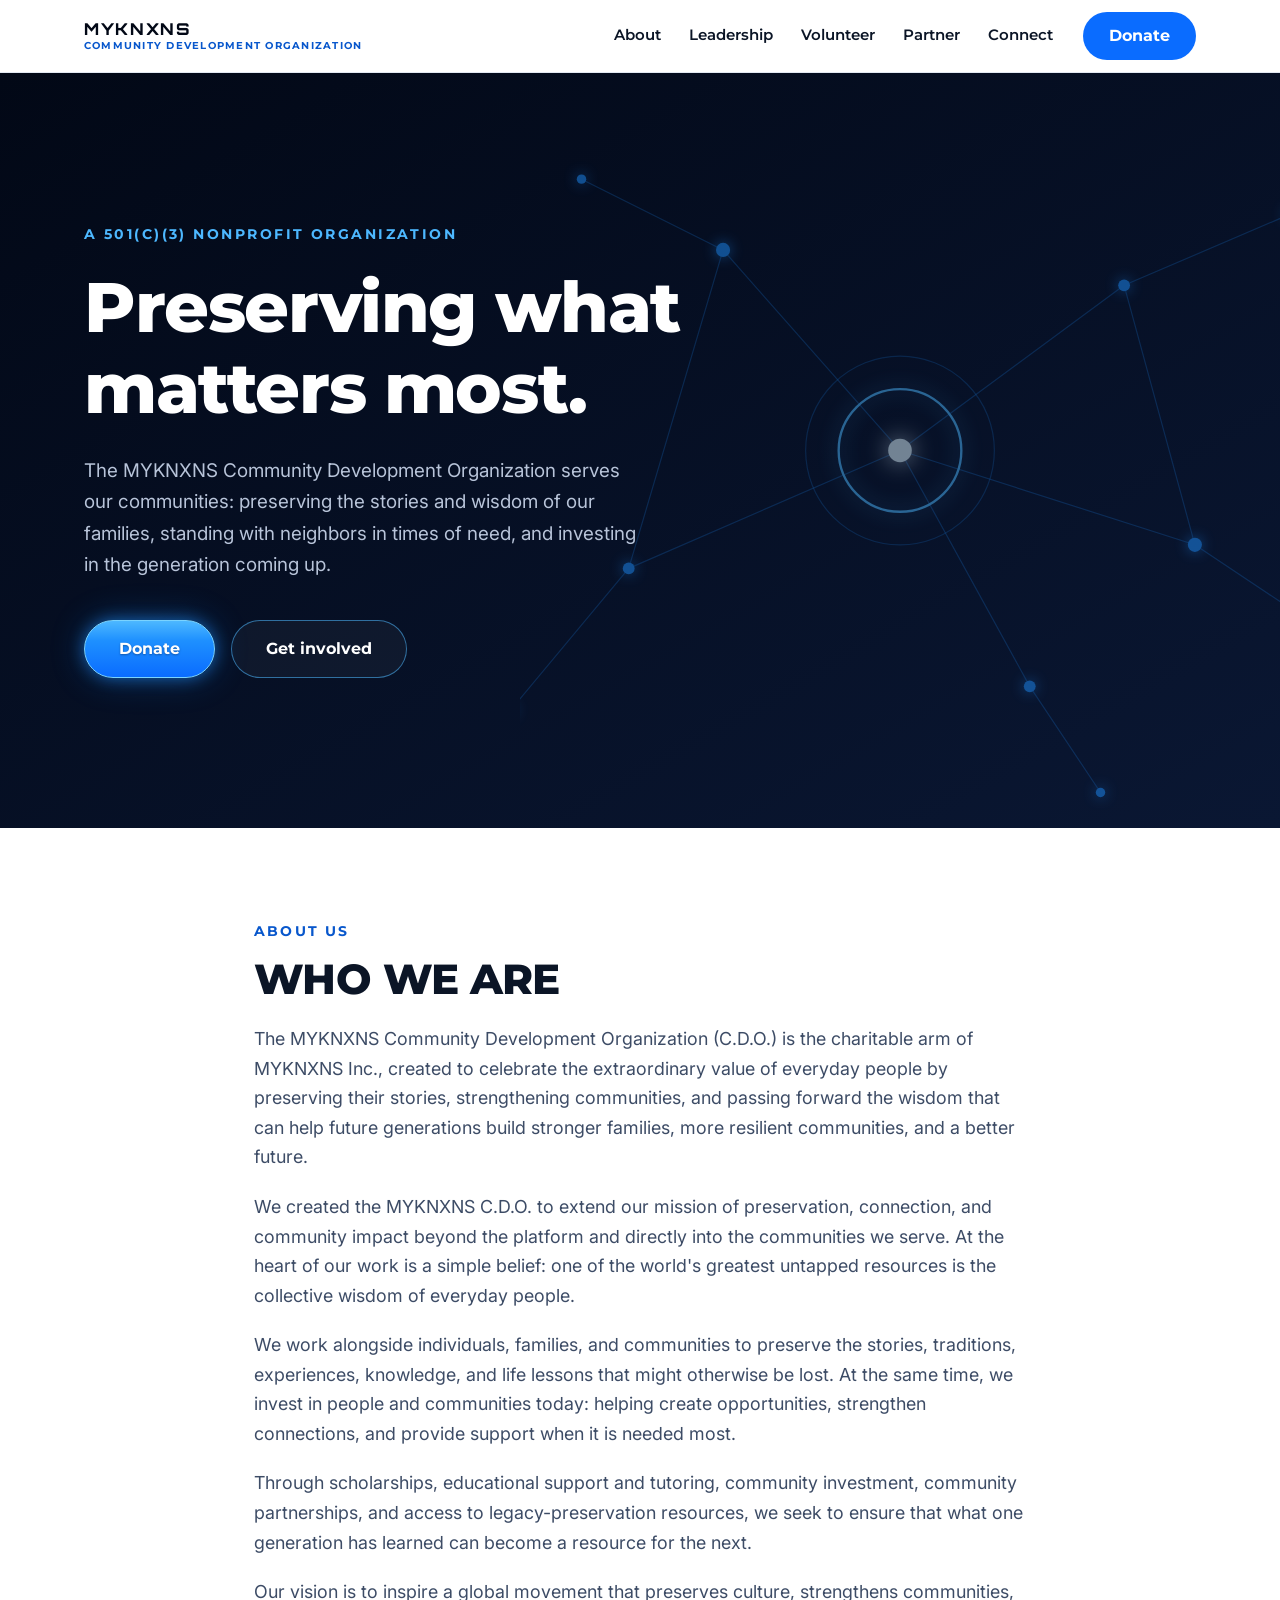
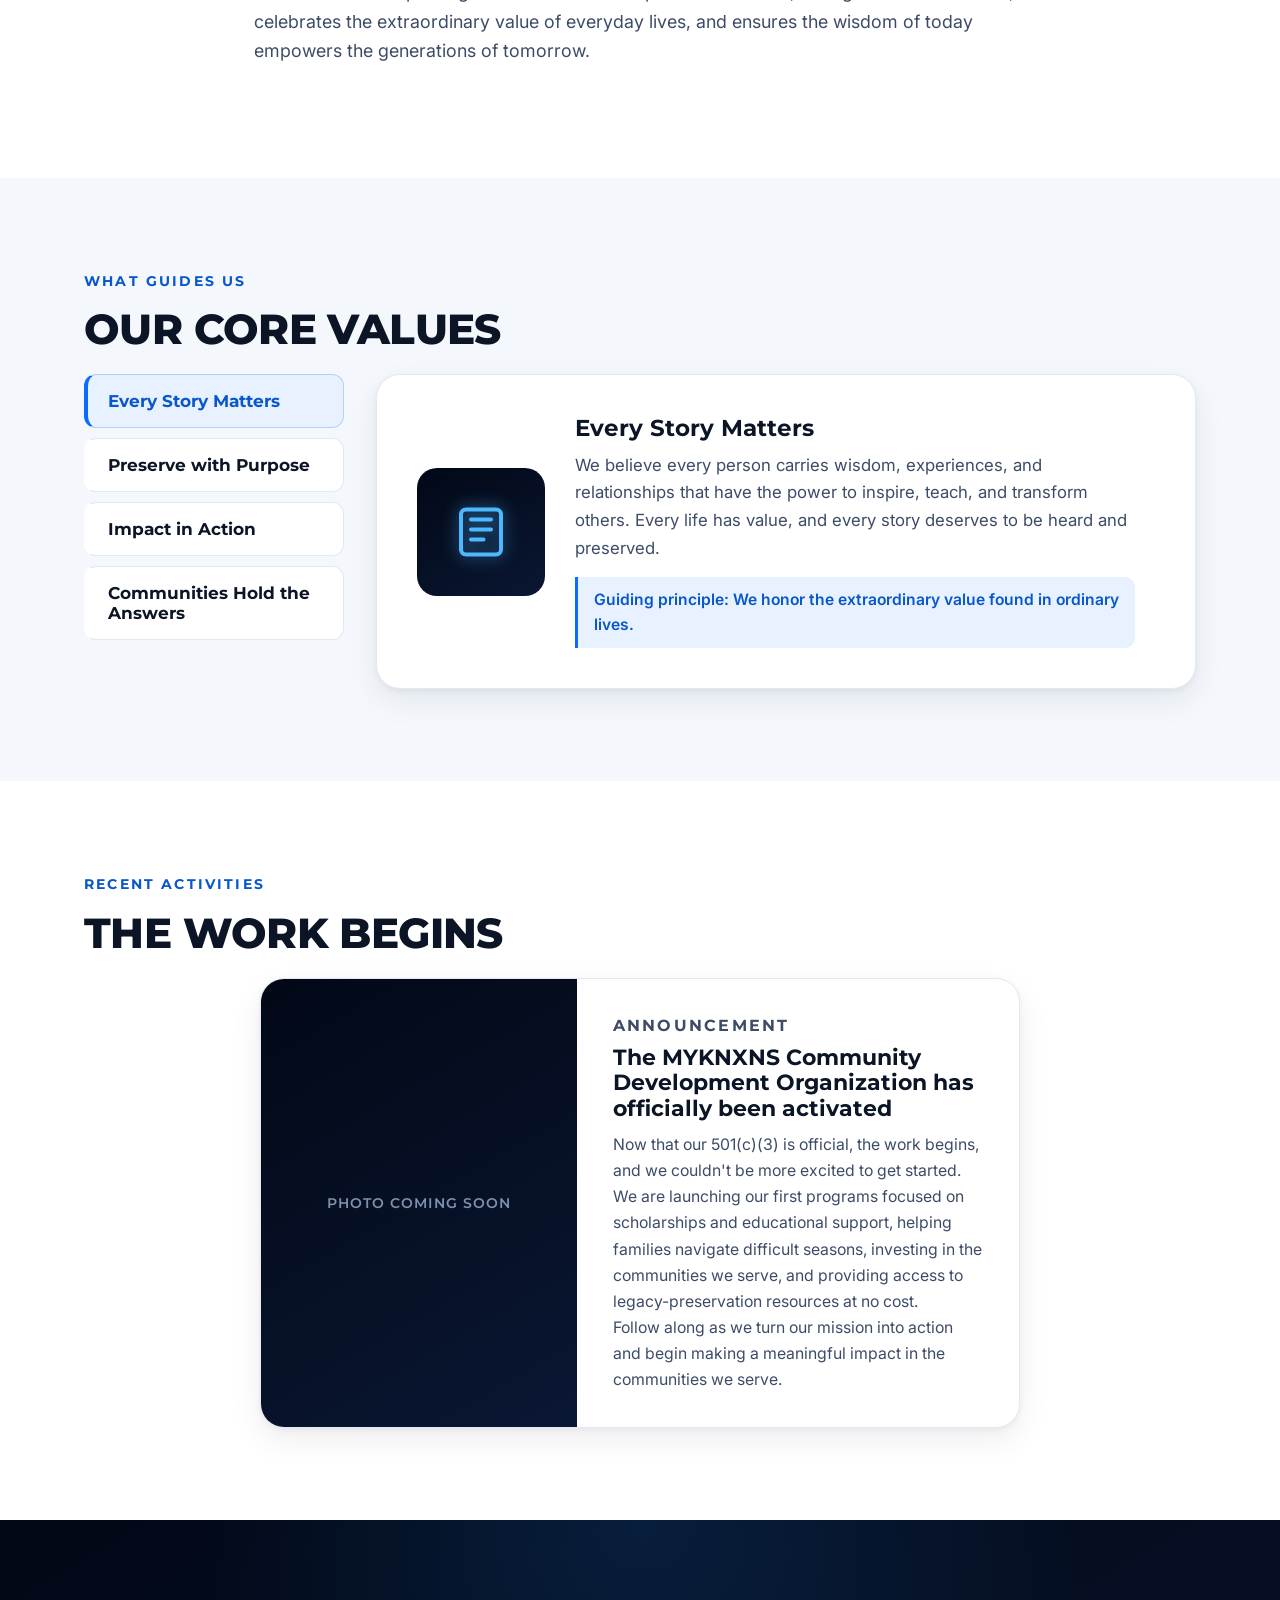
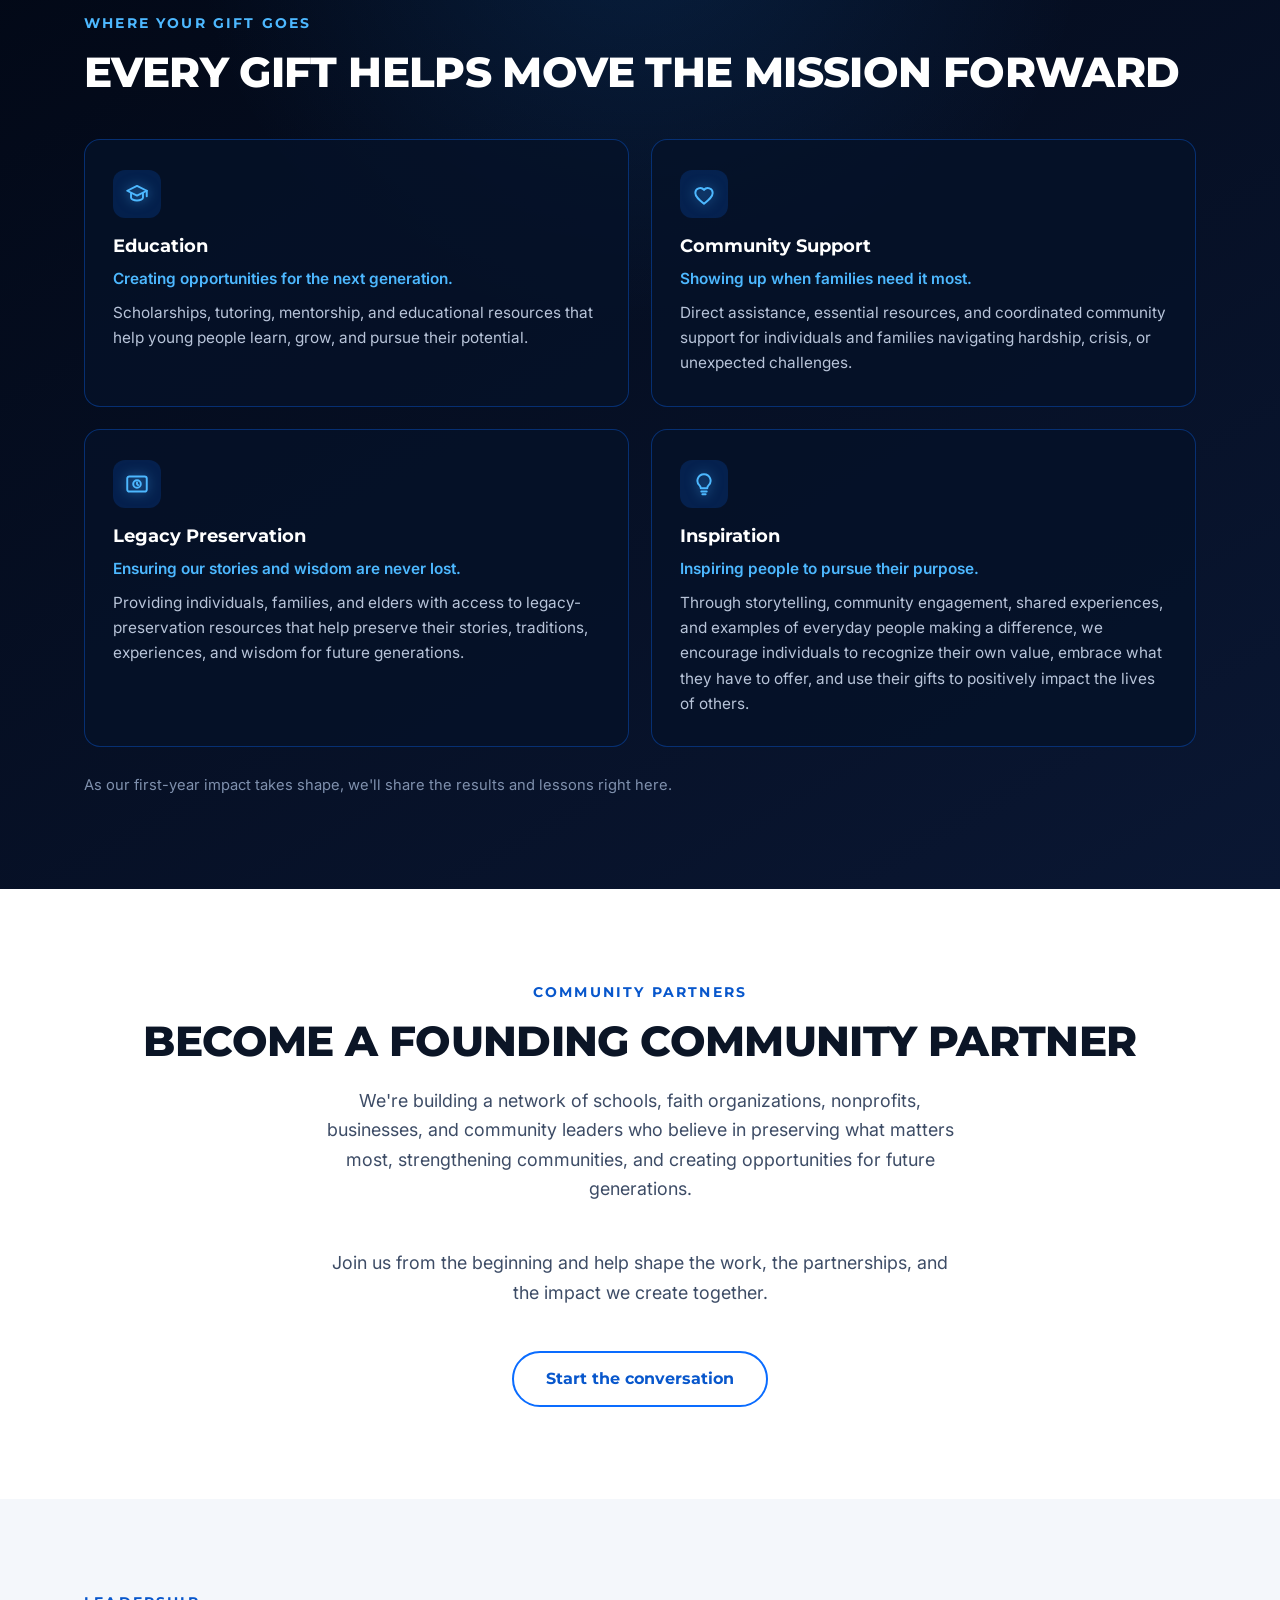
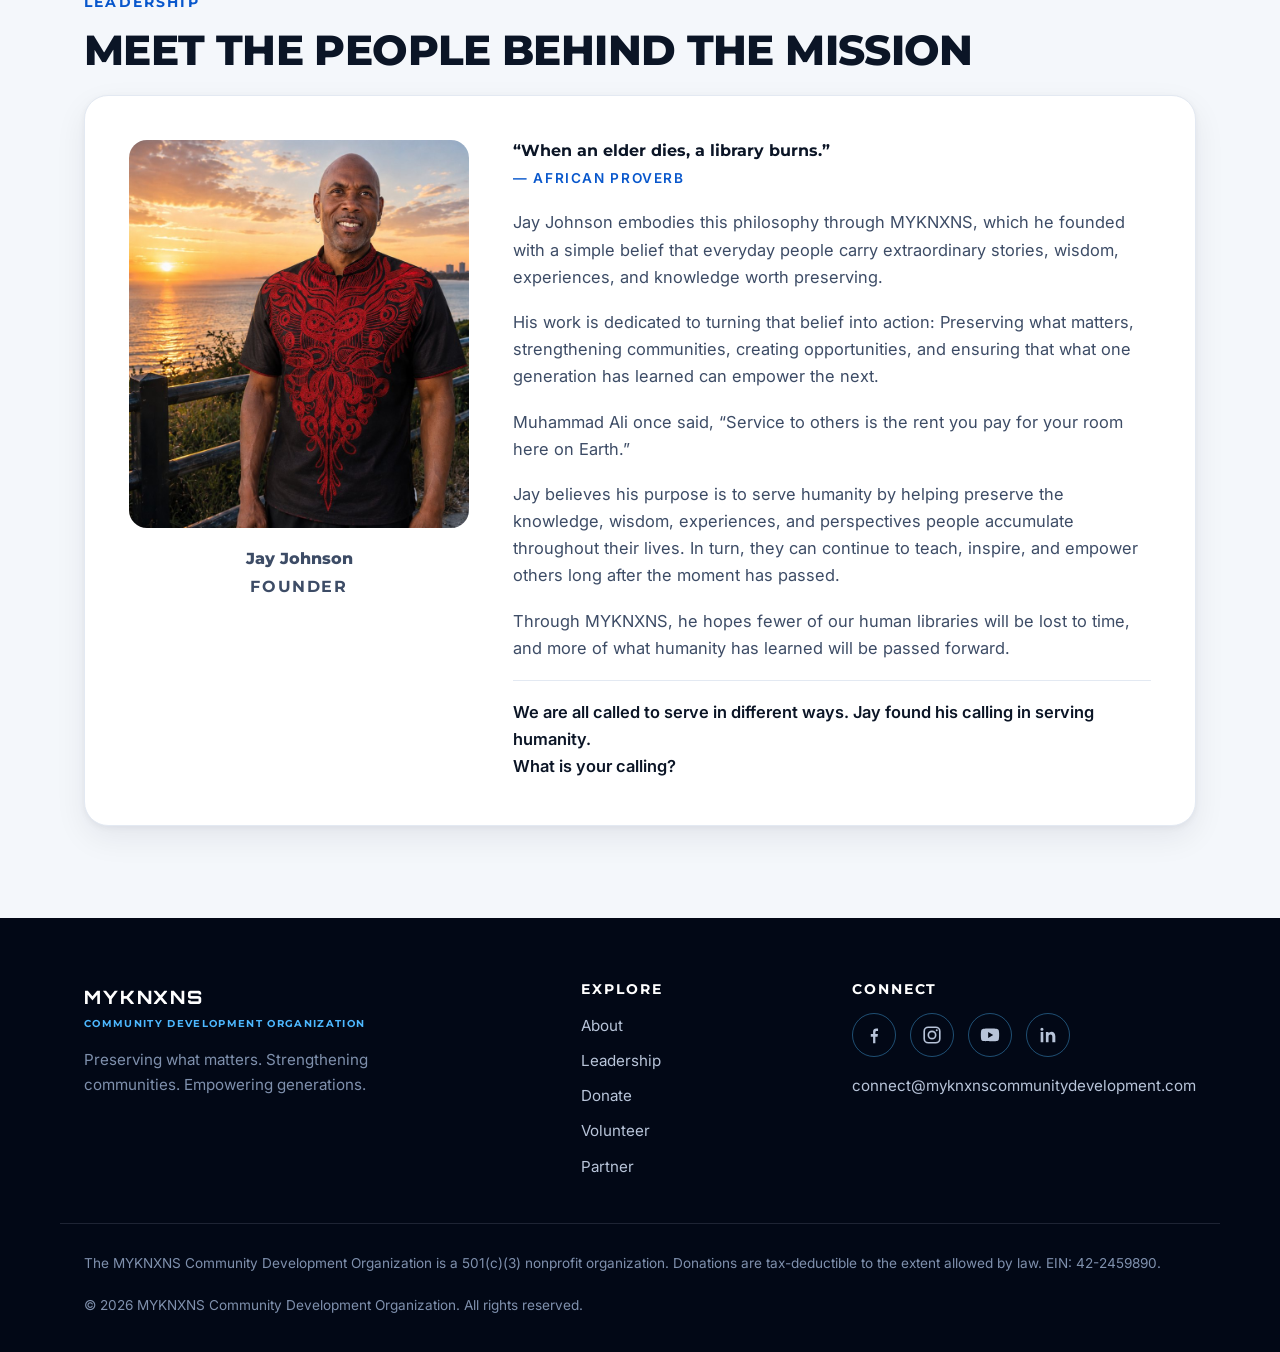
==== commit 2dabc614: "Update index.html" ====
--- a/index.html
+++ b/index.html
@@ -489,20 +489,20 @@
       <h4>Connect</h4>
       <div class="social-row">
         <!-- EDIT: put your real social profile links in the href attributes -->
-        <a href="https://www.facebook.com/" aria-label="Facebook" target="_blank" rel="noopener">
+        <a href="https://www.facebook.com/profile.php?id=61594755835842" aria-label="Facebook" target="_blank" rel="noopener">
           <svg viewBox="0 0 24 24" fill="currentColor" width="22" height="22"><path d="M13.5 21v-7h2.4l.4-3h-2.8V9.1c0-.9.3-1.5 1.6-1.5h1.3V4.9c-.3 0-1.1-.1-2-.1-2 0-3.4 1.2-3.4 3.5V11H8.5v3H11v7z"/></svg>
         </a>
-        <a href="https://www.instagram.com/" aria-label="Instagram" target="_blank" rel="noopener">
+        <a href="https://www.instagram.com/myknxns_cdo/" aria-label="Instagram" target="_blank" rel="noopener">
           <svg viewBox="0 0 24 24" fill="none" stroke="currentColor" stroke-width="1.8" width="22" height="22"><rect x="3.5" y="3.5" width="17" height="17" rx="4.5"/><circle cx="12" cy="12" r="4"/><circle cx="17.2" cy="6.8" r="1.1" fill="currentColor" stroke="none"/></svg>
         </a>
-        <a href="https://www.youtube.com/" aria-label="YouTube" target="_blank" rel="noopener">
+        <a href="https://www.youtube.com/@MYKNXNS_CDO" aria-label="YouTube" target="_blank" rel="noopener">
           <svg viewBox="0 0 24 24" fill="currentColor" width="22" height="22"><path d="M21.6 7.2a2.5 2.5 0 0 0-1.8-1.8C18.2 5 12 5 12 5s-6.2 0-7.8.4A2.5 2.5 0 0 0 2.4 7.2 26 26 0 0 0 2 12a26 26 0 0 0 .4 4.8 2.5 2.5 0 0 0 1.8 1.8C5.8 19 12 19 12 19s6.2 0 7.8-.4a2.5 2.5 0 0 0 1.8-1.8A26 26 0 0 0 22 12a26 26 0 0 0-.4-4.8zM10 15.2V8.8L15.5 12z"/></svg>
         </a>
-        <a href="https://www.linkedin.com/" aria-label="LinkedIn" target="_blank" rel="noopener">
+        <a href="https://www.linkedin.com/company/146514912/" aria-label="LinkedIn" target="_blank" rel="noopener">
           <svg viewBox="0 0 24 24" fill="currentColor" width="22" height="22"><path d="M6.9 8.6H4V20h2.9zM5.4 4a1.7 1.7 0 1 0 0 3.4 1.7 1.7 0 0 0 0-3.4zM20 13.4c0-3-1.6-4.9-4.2-4.9a3.6 3.6 0 0 0-3.2 1.7V8.6H9.7V20h2.9v-6c0-1.6.8-2.5 2.1-2.5s2 .9 2 2.5v6H20z"/></svg>
         </a>
       </div>
-      <a href="mailto:myknxnscdo@gmail.com">myknxnscdo@gmail.com</a>
+      <a href="mailto:connect@myknxnscommunitydevelopment.com">connect@myknxnscommunitydevelopment.com</a>
     </div>
   </div>
   <div class="container footer-legal">
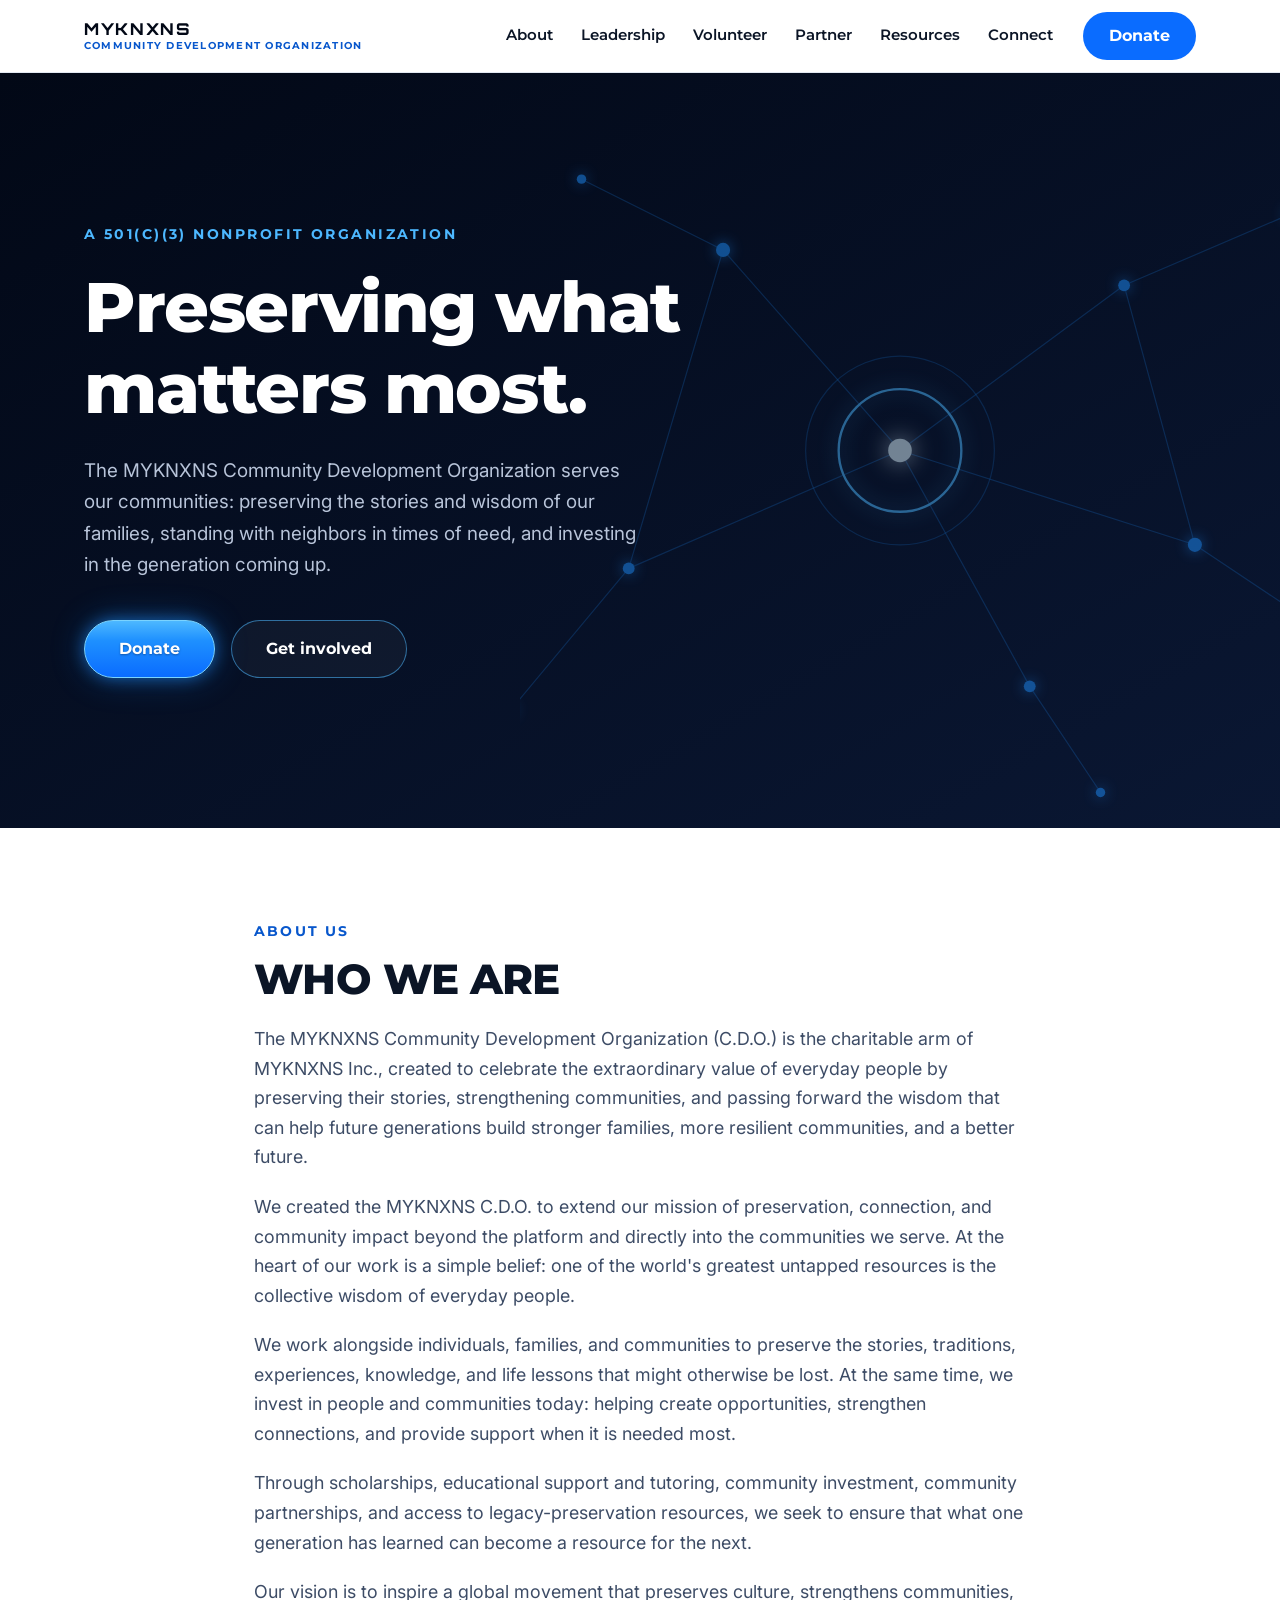
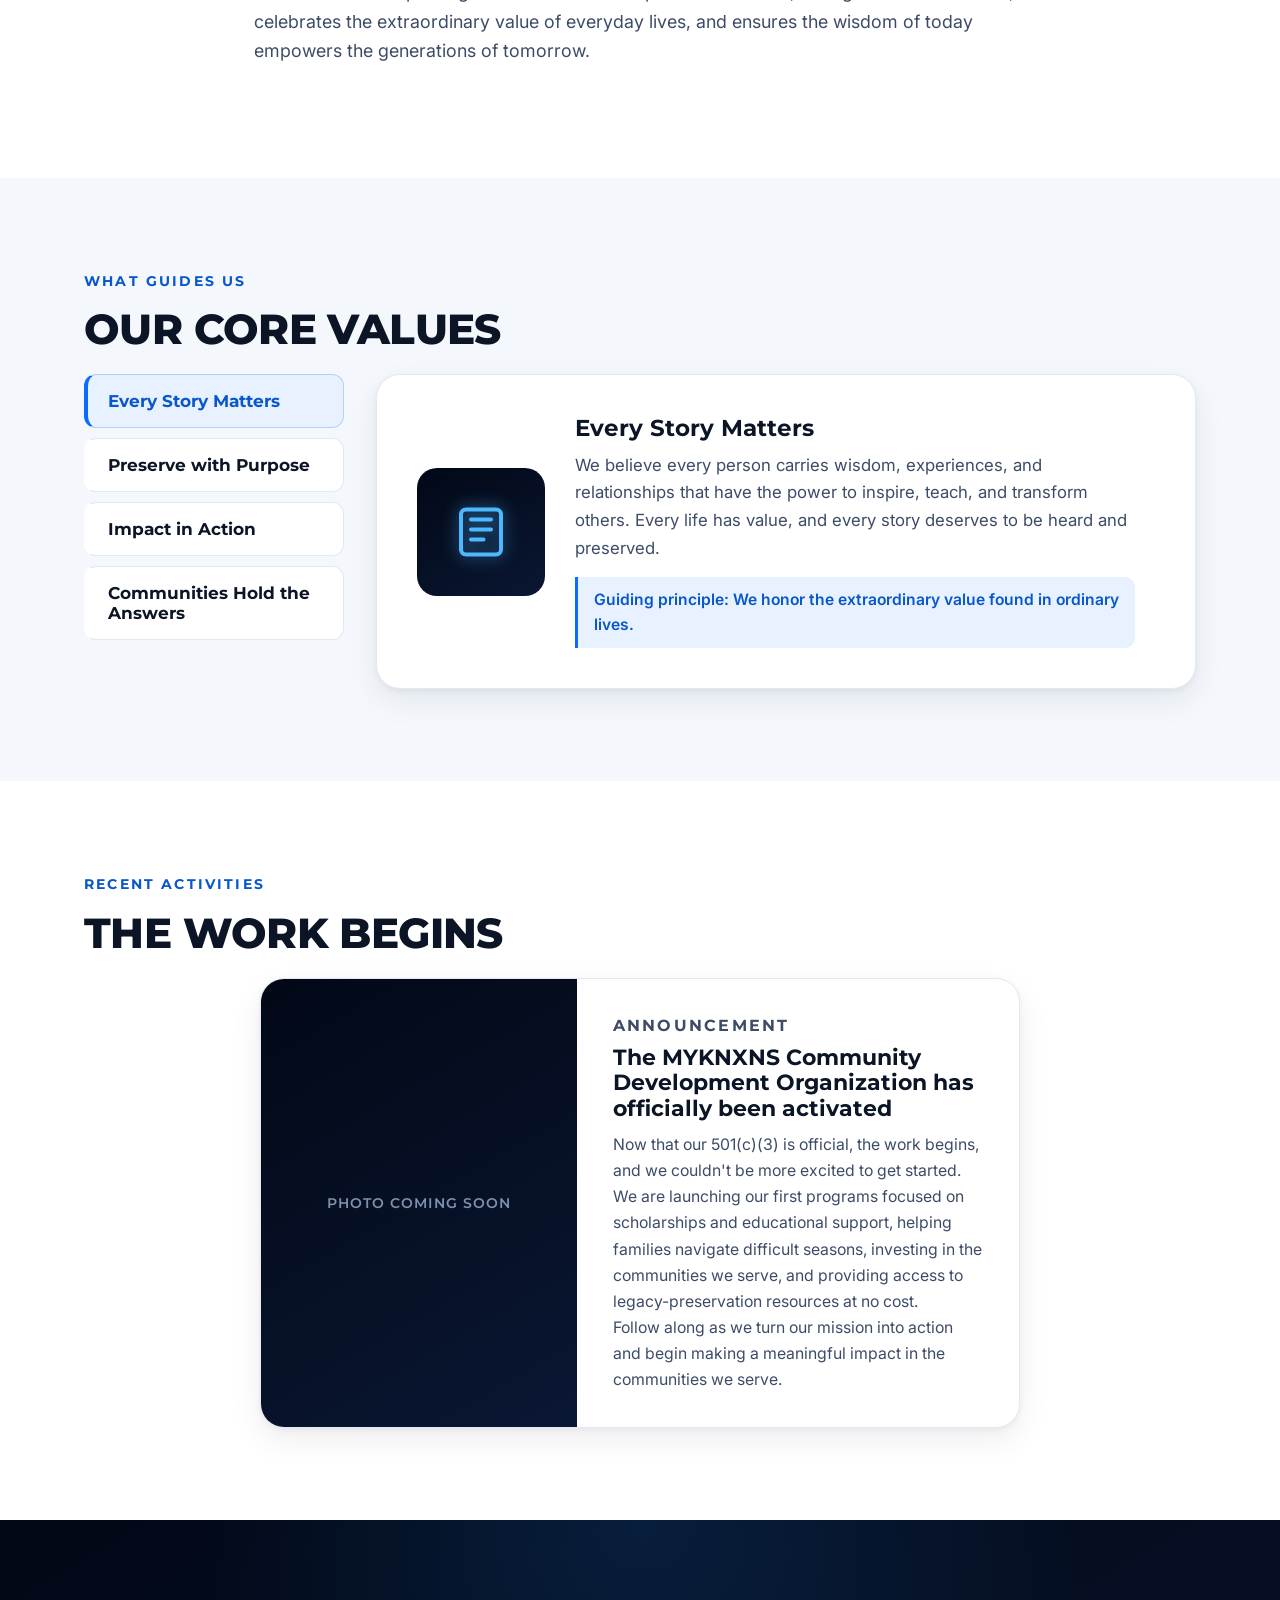
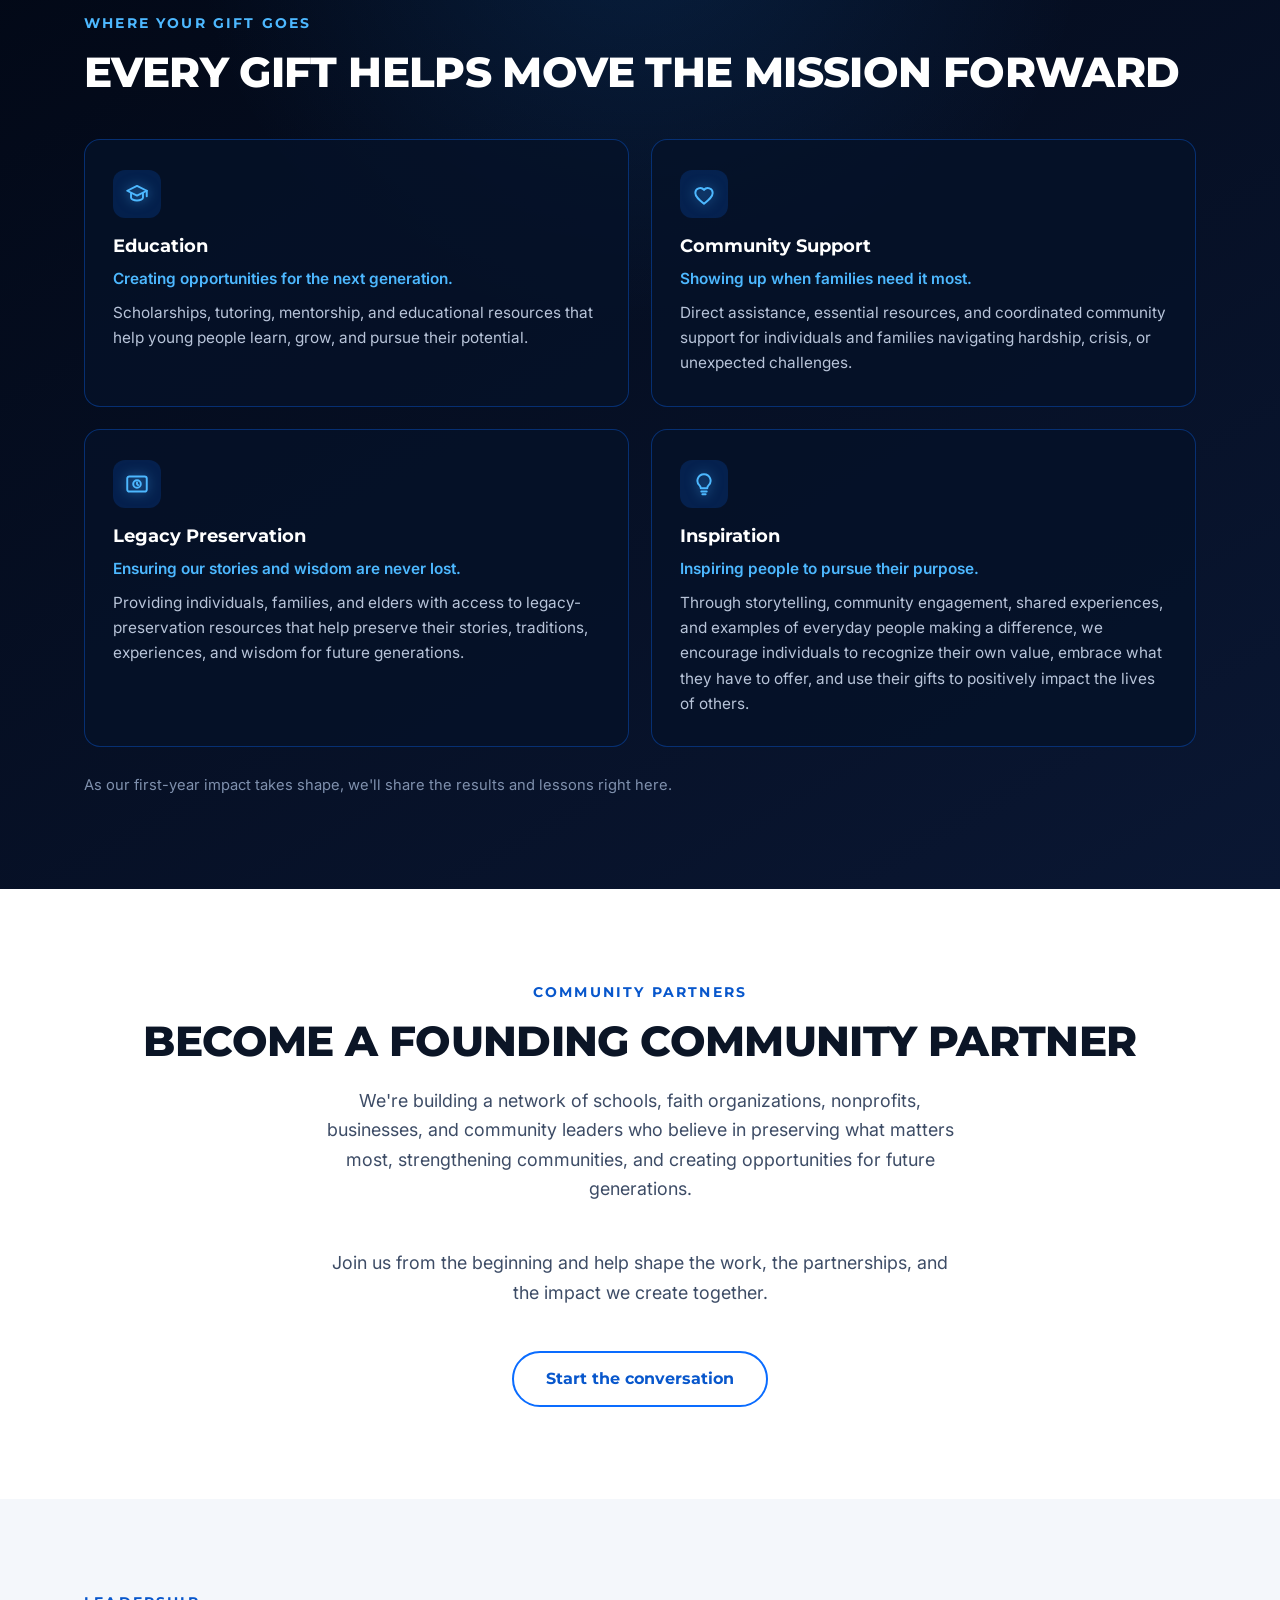
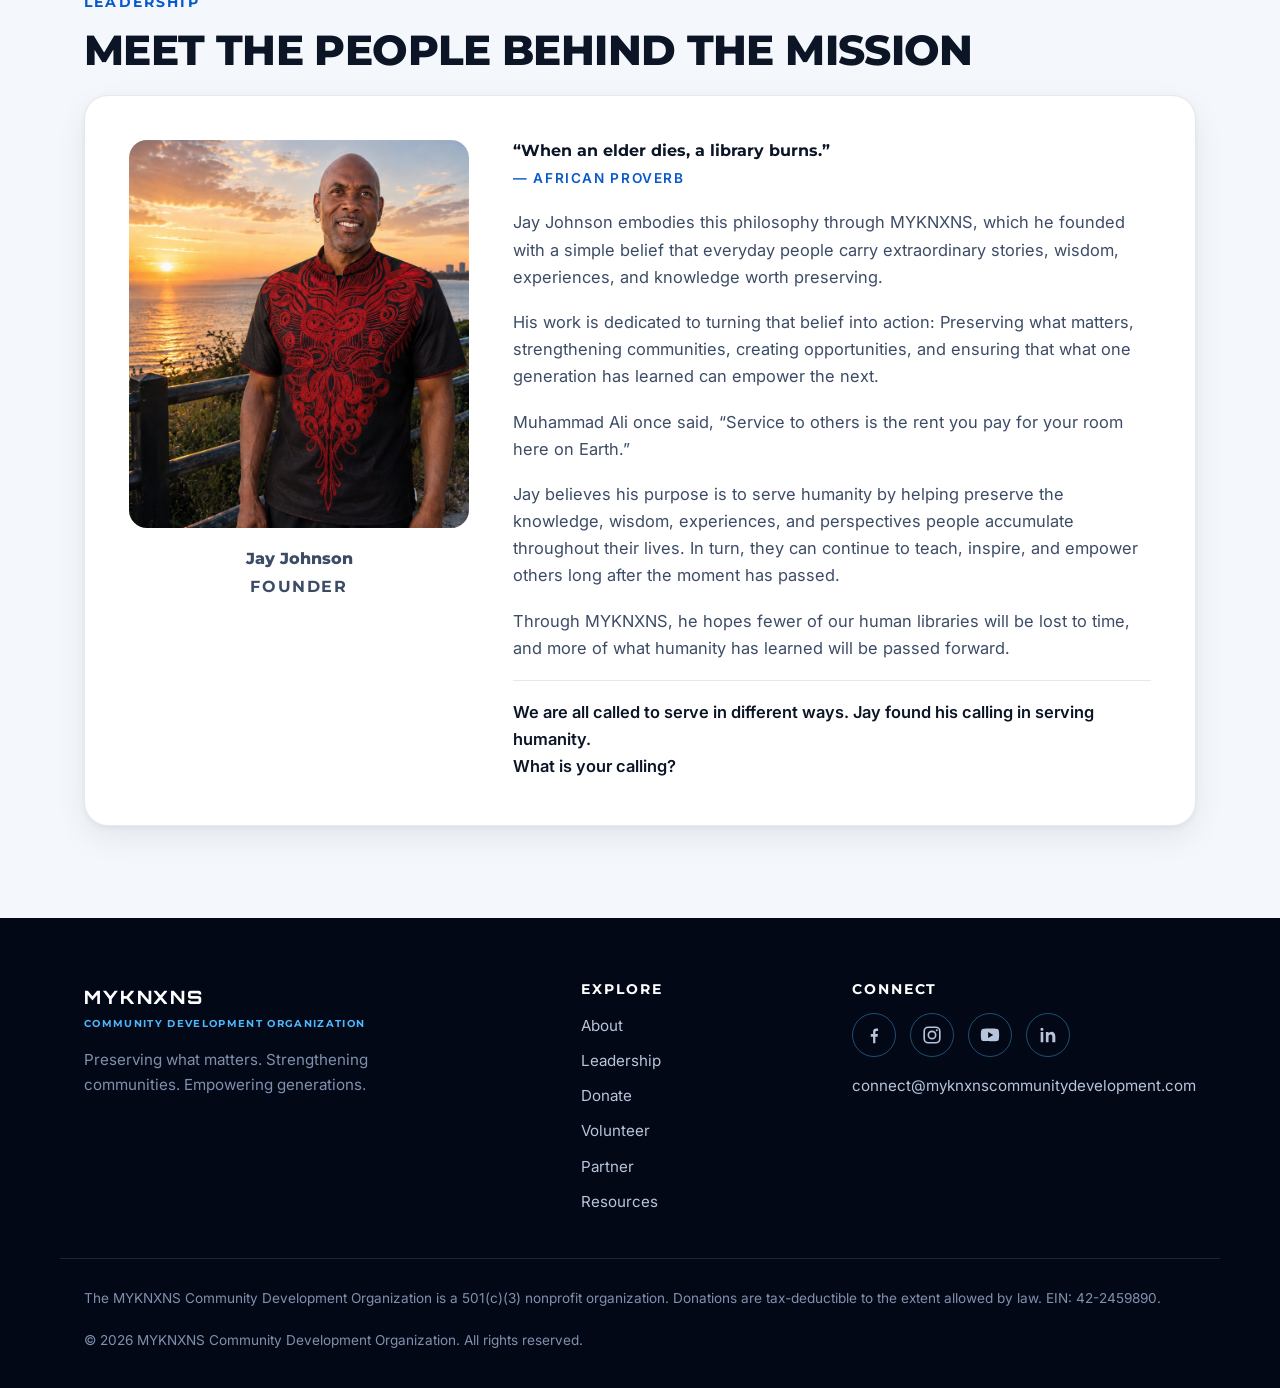
==== commit 1481dac3: "Add Resources to site navigation" ====
--- a/index.html
+++ b/index.html
@@ -33,6 +33,7 @@
       <a href="#leadership">Leadership</a>
       <a href="get-involved.html?type=volunteer">Volunteer</a>
       <a href="get-involved.html?type=partner">Partner</a>
+      <a href="resources.html">Resources</a>
       <a href="#connect">Connect</a>
     </nav>
     <div class="nav-actions">
@@ -484,6 +485,7 @@
       <a href="donate.html">Donate</a>
       <a href="get-involved.html?type=volunteer">Volunteer</a>
       <a href="get-involved.html?type=partner">Partner</a>
+      <a href="resources.html">Resources</a>
     </nav>
     <div class="footer-col">
       <h4>Connect</h4>
